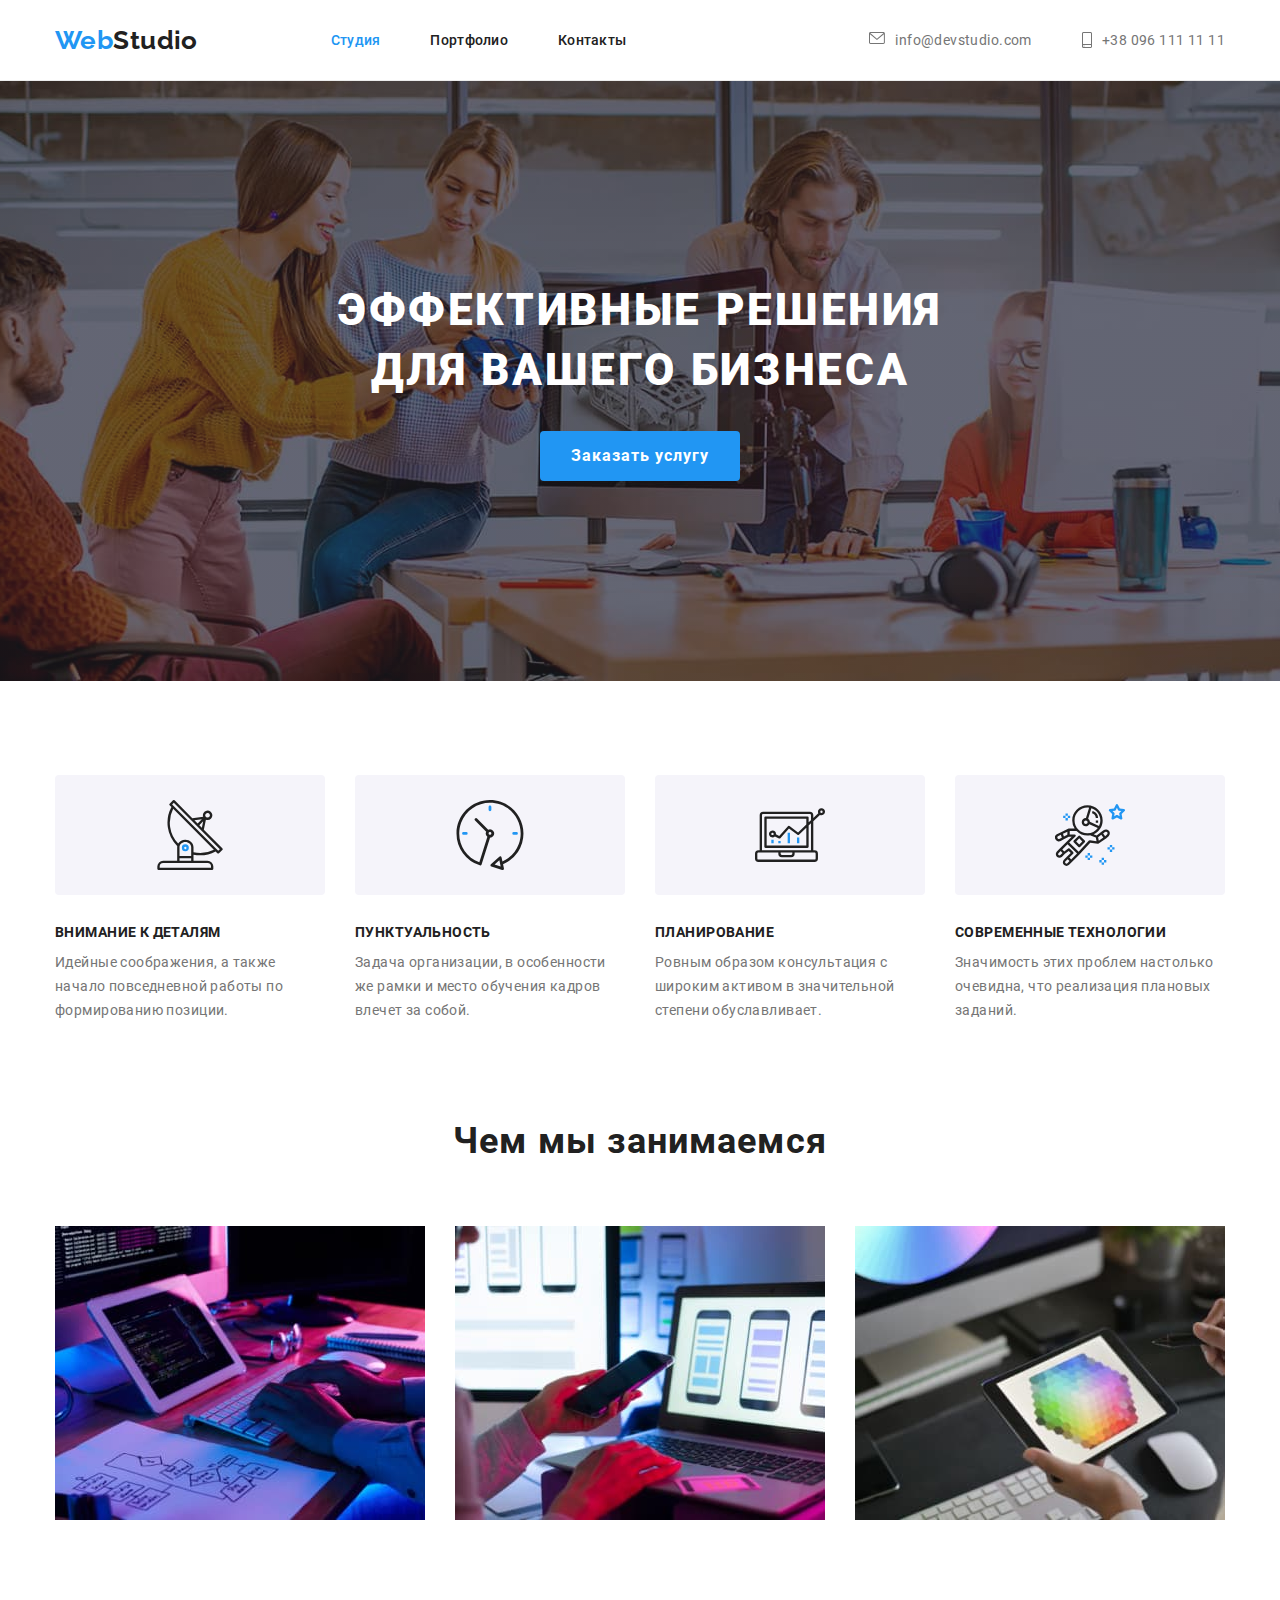
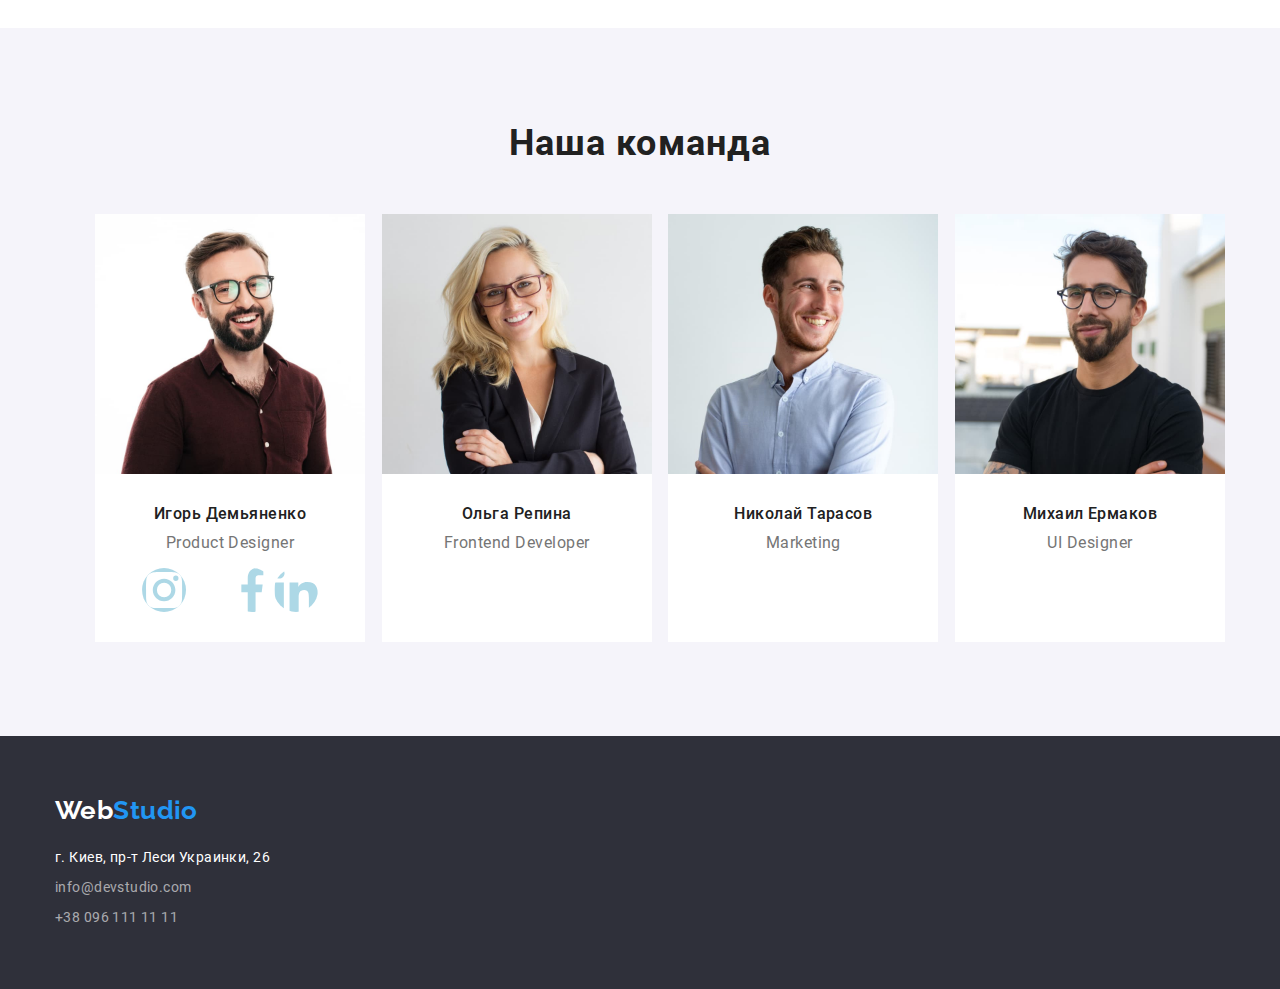
==== index.html @ e60a4475 "something3" ====
<!DOCTYPE html>
<html lang="ru">
  <head>
    <meta charset="UTF-8">
    <meta name="viewport" content="width=device-width, initial-scale=1.0">
    <title>WebStudio</title>
    <link rel="stylesheet" href="./css/modern-normalize.css">
    <link href="https://fonts.googleapis.com/css2?family=Raleway:wght@700&display=swap" rel="stylesheet">
    <link rel="stylesheet" href="./css/styles.css">
  </head>
  <body>
    <header class="bg-header">
      <div class="container head-main">
        <nav class="menu-header">
        <a href="./index.html" class="link-logo"><p class="logo">Web<span class="part-logo1">Studio</span></p></a> 
        <ul class="list-nav">
          <li class="nav-item"><a href="./index.html"  class="link-menu"> <span class="default-page">Студия</span></a></li>
          <li class="nav-item"><a href="./portfolio.html" class="link-menu"> Портфолио</a></li>
          <li class="nav-item"><a href="#contacts" class="link-menu"> Контакты</a></li>
        </ul> 
        </nav>
        <div class="up-contacts">
          
          <svg class="envelope">
            <use href="./images/sprite.svg#envelope"></use>
          </svg>
          <a href="mailto:info@devstudio.com" class="link">info@devstudio.com</a>
          <svg class="smartphone">
            <use href="./images/sprite.svg#smartphone"></use>
          </svg><a href="tel:+380961111111" class="link">+38 096 111 11 11</a> 
        </div>
      </div>
    
      </header>
    <main>
      <section>
        <div class="bg-hero">
          <div class="container big-button">
        <h1 class="title">Эффективные решения для вашего бизнеса</h1>
        <button class="bt-main">Заказать услугу</button>
      </div>
      </div>
      
      <div class="container pearl-wall">
        <div class="description-job">
            <div class="description-unit"><div class="bg-svg"><svg class="des-svg">
  <use href="./images/sprite.svg#antenna"></use>
</svg></div>
              <p class="little-name">Внимание к деталям</p>
              <p class="desc-name">Идейные соображения, а также начало повседневной работы по
              формированию позиции.</p>
            </div>
            <div class="description-unit"><div class="bg-svg"><svg class="des-svg">
              <use href="./images/sprite.svg#clock"></use>
            </svg></div>
              <p class="little-name">Пунктуальность</p>
              <p class="desc-name">Задача организации, в особенности же рамки и место обучения кадров влечет за собой.</p>
            </div>
            <div class="description-unit"><div class="bg-svg"><svg class="des-svg">
              <use href="./images/sprite.svg#diagram"></use>
            </svg></div>
              <p class="little-name">Планирование</p>
              <p class="desc-name">Ровным образом консультация с широким активом в значительной степени обуславливает.</p>
            </div>
            <div class="description-unit"><div class="bg-svg"><svg class="des-svg">
              <use href="./images/sprite.svg#astronaut"></use>
            </svg></div>
              <p class="little-name">Современные технологии</p>
              <p class="desc-name">Значимость этих проблем настолько очевидна, что реализация плановых заданий.</p>
            </div>
          </div>
        </div>
      
      </section>
      <section>
        <div class="container photo-book">
        <h2 class="sub-title">Чем мы занимаемся</h2>
          <div class="list-image">
            <p><img src="./images/img1-min.jpg" width="370" alt="Набор текста" /></p>
            <p><img src="./images/img2-min.jpg" width="370" alt="Лептоп" /></p>
            <p><img src="./images/img3-min.jpg" width="370" alt="Планшет" /></p>
          </div>
      </div>
      </section>
      <section class="bg-team">
        <div class="container team">
        <h3 id="our_team" class="sub-title">Наша команда</h3>
        <ul class="list-app">
            <li class="person-photo">
              <img
              src="./images/img4-min.jpg"
              width="270"
              alt="Игорь Демьяненко фото"
              /><p class="styles-name">Игорь Демьяненко</p><p class="name-prof">Product Designer</p>
              <div class="social-group">
              <svg class="instagram-svg">
                <use href="./images/sprite.svg#instagram"></use>
              </svg><svg class="twitter-svg">
                <use href="./images/sprite.svg#twitter"></use>
              </svg><svg class="facebook-svg">
                <use href="./images/sprite.svg#facebook"></use>
              </svg><svg class="linkedin-svg">
                <use href="./images/sprite.svg#linkedin"></use>
              </svg></div>
            </li>
            <li class="person-photo">
              <img
              src="./images/img5-min.jpg"
              width="270"
              alt="Ольга Репина фото"
              /><p class="styles-name">Ольга Репина</p>
              <p class="name-prof">Frontend Developer</p>
            </li>
            <li class="person-photo">
              <img
              src="./images/img6-min.jpg"
              width="270"
              alt="Николай Тарасов фото"
              /><p class="styles-name">Николай Тарасов</p>
              <p class="name-prof">Marketing</p>
              </li>
              <li class="person-photo">
              <img
              src="./images/img7-min.jpg"
              width="270"
              alt="Михаил Ермаков фото"
              /><p class="styles-name">Михаил Ермаков</p>
              <p class="name-prof">UI Designer</p>
            </li>
          </ul>
        </div>
      </section>
      <footer class="bg-footer">
        <div class="container footer">
          <a href="./index.html" class="link-logo">
          <p class="logo"><span class="part-logo2">Web</span>Studio</p></a>
          <address id="contacts">
            <div class="address">  
              <ul class="list">
                <li><a href="https://goo.gl/maps/sJVovR2q1p1uc4ny7" class="link" target="_blank" rel="noopener noreferer"> г. Киев, пр-т Леси Украинки, 26</a></li>
                <li class="cl-link"><a href="mailto:info@devstudio.com" class="link">info@devstudio.com</a></li>
                <li class="cl-link"><a href="tel:+380961111111" class="link">+38 096 111 11 11</a></li>
              </ul>
          </div>
          </address>
        </div>
      </footer>
    </main>
  </body>
</html>
---- css/styles.css ----
html {
  box-sizing: border-box;
}
*,
*::before,
*::after {
  box-sizing: inherit;
}
@font-face {
  font-family: "Roboto";
  font-style: normal;
  font-weight: 400;
  src: url("../fonts/roboto/roboto-v20-latin_cyrillic-regular.eot"); /* IE9 Compat Modes */
  src: local("Roboto"), local("Roboto-Regular"),
    url("../fonts/roboto/roboto-v20-latin_cyrillic-regular.eot?#iefix")
      format("embedded-opentype"),
    url("../fonts/roboto/roboto-v20-latin_cyrillic-regular.woff2")
      format("woff2"),
    url("../fonts/roboto/roboto-v20-latin_cyrillic-regular.woff") format("woff"),
    url("../fonts/roboto/roboto-v20-latin_cyrillic-regular.ttf")
      format("truetype"),
    url("../fonts/roboto/roboto-v20-latin_cyrillic-regular.svg#Roboto")
      format("svg");
}

@font-face {
  font-family: "Roboto";
  font-style: normal;
  font-weight: 500;
  src: url("../fonts/roboto/roboto-v20-latin_cyrillic-500.eot");
  src: local("Roboto Medium"), local("Roboto-Medium"),
    url("../fonts/roboto/roboto-v20-latin_cyrillic-500.eot?#iefix")
      format("embedded-opentype"),
    url("../fonts/roboto/roboto-v20-latin_cyrillic-500.woff2") format("woff2"),
    url("../fonts/roboto/roboto-v20-latin_cyrillic-500.woff") format("woff"),
    url("../fonts/roboto/roboto-v20-latin_cyrillic-500.ttf") format("truetype"),
    url("../fonts/roboto/roboto-v20-latin_cyrillic-500.svg#Roboto")
      format("svg");
}

@font-face {
  font-family: "Roboto";
  font-style: normal;
  font-weight: 700;
  src: url("../fonts/roboto/roboto-v20-latin_cyrillic-700.eot");
  src: local("Roboto Bold"), local("Roboto-Bold"),
    url("../fonts/roboto/roboto-v20-latin_cyrillic-700.eot?#iefix")
      format("embedded-opentype"),
    url("../fonts/roboto/roboto-v20-latin_cyrillic-700.woff2") format("woff2"),
    url("../fonts/roboto/roboto-v20-latin_cyrillic-700.woff") format("woff"),
    url("../fonts/roboto/roboto-v20-latin_cyrillic-700.ttf") format("truetype"),
    url("../fonts/roboto/roboto-v20-latin_cyrillic-700.svg#Roboto")
      format("svg");
}

@font-face {
  font-family: "Roboto";
  font-style: normal;
  font-weight: 900;
  src: url("../fonts/roboto/roboto-v20-latin_cyrillic-900.eot");
  src: local("Roboto Black"), local("Roboto-Black"),
    url("../fonts/roboto/roboto-v20-latin_cyrillic-900.eot?#iefix")
      format("embedded-opentype"),
    url("../fonts/roboto/roboto-v20-latin_cyrillic-900.woff2") format("woff2"),
    url("../fonts/roboto/roboto-v20-latin_cyrillic-900.woff") format("woff"),
    url("../fonts/roboto/roboto-v20-latin_cyrillic-900.ttf") format("truetype"),
    url("../fonts/roboto/roboto-v20-latin_cyrillic-900.svg#Roboto")
      format("svg");
}

:root {
  --main-text-cl: #757575;
  --accent-cl: #2196f3;
  --title-cl: #212121;
  --white: #ffffff;
  --gray: #2f303a;
  --pearl: #e5e5e5;
  --smoke: #f5f4fa;
}
html {
  box-sizing: border-box;
}

body {
  font-family: "Roboto", sans-serif;
  font-size: 14px;
  line-height: 1.7142;
  letter-spacing: 0.03em;
  color: var(--main-text-cl);
}

img {
  display: block;
}
.container {
  width: 1200px;
  padding-left: 15px;
  padding-right: 15px;
  margin-right: auto;
  margin-left: auto;
}
.bg-header {
  background-color: var(--white);
  border-bottom: 1px solid #ececec;
}

.bg-footer {
  background-color: var(--gray);
}
.bg-team {
  background-color: var(--smoke);
}

.logo {
  font-family: "Raleway", sans-serif;
  font-style: normal;
  font-weight: 700;
  font-size: 26px;
  line-height: 1.1738;
  color: var(--accent-cl);
}

.part-logo1 {
  color: var(--title-cl);
}
.part-logo2 {
  color: var(--white);
}
.link-logo {
  text-decoration: none;
}
.link {
  color: inherit;
  line-height: 1.1743;
  letter-spacing: 0.03em;
  text-decoration: none;
}
.default-page {
  color: var(--accent-cl);
}
.link:hover,
.link:focus {
  color: var(--accent-cl);
}

.title {
  font-family: "Roboto", sans-serif;
  font-weight: 900;
  font-size: 44px;
  line-height: 1.3636;
  text-align: center;
  letter-spacing: 0.06em;
  color: var(--white);
}

.little-name {
  font-family: "Roboto", sans-serif;
  font-style: normal;
  font-weight: 700;
  font-size: 14px;
  line-height: 1.14;
  letter-spacing: 0.03em;
  color: var(--title-cl);
}

.sub-title {
  font-family: "Roboto", sans-serif;
  font-style: normal;
  font-weight: 700;
  font-size: 36px;
  line-height: 1.17;
  text-align: center;
  letter-spacing: 0.03em;
  color: var(--title-cl);
}

.bt-main {
  font-family: "Roboto", sans-serif;
  font-style: normal;
  font-weight: 700;
  font-size: 16px;
  line-height: 1.88;
  align-items: center;
  text-align: center;
  letter-spacing: 0.06em;
  color: var(--white);
  background-color: var(--accent-cl);
}
.bt-works {
  font-family: "Roboto", sans-serif;
  font-style: normal;
  font-weight: 500;
  font-size: 16px;
  line-height: 1.63;
  text-align: center;
  letter-spacing: 0.03em;
  color: var(--title-cl);
  background-color: var(--smoke);

  border-radius: 4px;
}
.bt-works:hover,
.bt-works:focus {
  color: var(--white);
  background-color: var(--accent-cl);
  cursor: pointer;
}

.styles-name {
  font-family: "Roboto", sans-serif;
  font-style: normal;
  font-weight: 500;
  font-size: 16px;
  line-height: 1.19;
  letter-spacing: 0.03em;
  color: var(--title-cl);
}

.link-menu {
  font-family: "Roboto", sans-serif;
  font-style: normal;
  font-weight: 500;
  font-size: 14px;
  line-height: 1.1428;
  letter-spacing: 0.02em;
  text-decoration: none;
  color: var(--title-cl);
}
.link-menu:hover,
.link-menu:focus {
  color: var(--accent-cl);
}

.invisible {
  display: none;
}

.name-prof {
  font-family: "Roboto", sans-serif;
  font-style: normal;
  font-weight: 400;
  font-size: 16px;
  line-height: 1.19;
  letter-spacing: 0.03em;
  color: var(--main-text-cl);
}

.address {
  font-family: "Roboto", sans-serif;
  font-weight: 400;
  font-style: normal;
  font-size: 14px;
  line-height: 1.71;
  letter-spacing: 0.03em;

  color: var(--white);
}
.cl-link {
  color: #ffffff99;
}

.project-name {
  font-family: "Roboto", sans-serif;
  font-style: normal;
  font-weight: 700;
  font-size: 18px;
  line-height: 2;
  letter-spacing: 0.06em;
  color: var(--title-cl);
}

.app-name {
  font-family: "Roboto", sans-serif;
  font-style: normal;
  font-weight: 400;
  font-size: 16px;
  line-height: 1.87;
  letter-spacing: 0.03em;
  color: var(--main-text-cl);
}
.logo,
.link-logo,
.part-logo1 {
  display: flex;
  margin-top: 0px;
  margin-bottom: 0px;
  align-items: center;
}

.list,
.list-menu,
.list-nav,
.list-app,
.table-app {
  list-style: none;
  margin: auto;
}

.list-menu,
.list-nav,
.list-app,
.table-app {
  padding: auto;
}
.list {
  padding-left: 0px;
}
.list-app {
  background-color: var(--white);
}
.list-nav,
.up-contacts,
.menu-header,
.head-main {
  display: flex;
}
.list-nav .nav-item:not(:last-child),
.up-contacts .link:not(:last-child) {
  margin-right: 50px;
}
.link-menu {
  display: block;
  padding-top: 32px;
  padding-bottom: 32px;
}

.head-main {
  height: auto;
  align-items: center;
}

.list-nav {
  margin-left: 93px;
}
.up-contacts {
  align-content: center;
  margin-left: auto;
}
.title {
  height: 120px;
  width: 696px;

  margin-top: auto;
  margin-left: auto;
  margin-right: auto;
}
.big-button {
  display: block;
  text-align: center;
  padding-top: 200px;
  padding-bottom: 200px;
}
.bt-main:hover,
.bt-main:focus {
  color: var(--white);
}
.bt-main {
  height: 50px;
  width: 200px;
  border-radius: 4px;
  border: none;
}
.bt-main:hover,
.bt-main:focus {
  color: var(--gray);
  cursor: pointer;
}
.title {
  text-transform: uppercase;
  margin-bottom: 30px;
}
.break {
  margin: auto;
}
.pearl-wall {
  padding-top: 94px;
  padding-bottom: 94px;
  background-color: var(--white);
}
.little-name {
  text-transform: uppercase;
  margin-top: 30px;
  margin-bottom: auto;
}

.description-unit {
  width: 270px;
  height: 251px;
}
.description-job {
  display: flex;
  flex-direction: row;
}
.description-unit + .description-unit {
  margin-left: 30px;
}
.desc-name {
  margin-top: 10px;
  margin-bottom: auto;
}

.sub-title {
  margin-top: auto;
  margin-bottom: 50px;
}
.photo-book {
  padding-bottom: 94px;
  background-color: var(--white);
}
.list-image {
  display: flex;
  justify-content: space-between;
}

.team {
  padding-top: 94px;
  padding-bottom: 94px;
  background-color: var(--smoke);
}
.person-photo {
  display: block;
  text-align: center;
  background-color: var(--white);
}
.list-app {
  display: flex;
  background-color: var(--smoke);
  justify-content: space-between;
}
.styles-name {
  padding-top: 30px;
  padding-bottom: 10px;
  margin: auto;
}
.name-prof {
  padding-bottom: 16px;
  margin: auto;
}
.footer {
  padding-top: 59px;
  padding-bottom: 59px;
  background-color: var(--gray);
}
.address {
  padding-top: 20px;
}
.cl-link {
  padding-top: 6px;
}
.table-color {
  color: var(--white);
}
.portfolio-button {
  padding-top: 94px;
  padding-bottom: 94px;
  background-color: var(--white);
}
.bt-works {
  padding-top: 6px;
  padding-bottom: 6px;
  padding-left: 22px;
  padding-right: 22px;
  border: none;
}
.list-button + .list-button {
  margin-left: 8px;
}

.list-menu {
  display: flex;
  justify-content: center;
  padding-bottom: 50px;
}
.table-app {
  display: flex;
  flex-wrap: wrap;
  justify-content: space-between;
  background-color: var(--white);
}
.flex-element {
  box-sizing: border-box;
  margin-bottom: 30px;
  padding-bottom: 20px;
  background-color: var(--white);
  border: 1px solid #eeeeee;
}

.project-name {
  padding-top: 20px;
  padding-bottom: 4px;
  padding-left: 24px;
  margin: auto;
}
.app-name {
  padding-left: 24px;
  margin: auto;
}

.bg-hero {
  background-image: linear-gradient(
      to right,
      rgba(47, 48, 58, 0.4),
      rgba(47, 48, 58, 0.4)
    ),
    url("/images/img-min.jpg");
  background-color: var(--gray);
  background-repeat: no-repeat;
  background-position: center;
  background-size: auto auto;
  background-size: cover;
}

.envelope {
  height: 12px;
  width: 16px;

  margin-right: 10px;
  fill: var(--main-text-cl);
}
.smartphone {
  height: 16px;
  width: 10px;
  margin-right: 10px;
  fill: var(--main-text-cl);
}

.bg-svg {
  display: flex;
  justify-content: center;
  align-items: center;
  height: 120px;
  width: 270px;

  background-color: var(--smoke);
  border-radius: 4px;
}
.des-svg {
  height: 70px;
  width: 70px;
}
.social-group {
  display: flex;
  justify-content: center;
  padding-bottom: 30px;
}
.instagram-svg,
.twitter-svg,
.facebook-svg,
.linkedin-svg {
  height: 44px;
  width: 44px;
  border-radius: 50%;
  color: var(--accent-cl);
  fill: lightblue;
}
.instagram-svg:hover,
.instagram-svg:focus {
  fill: var(--accent-cl);
}
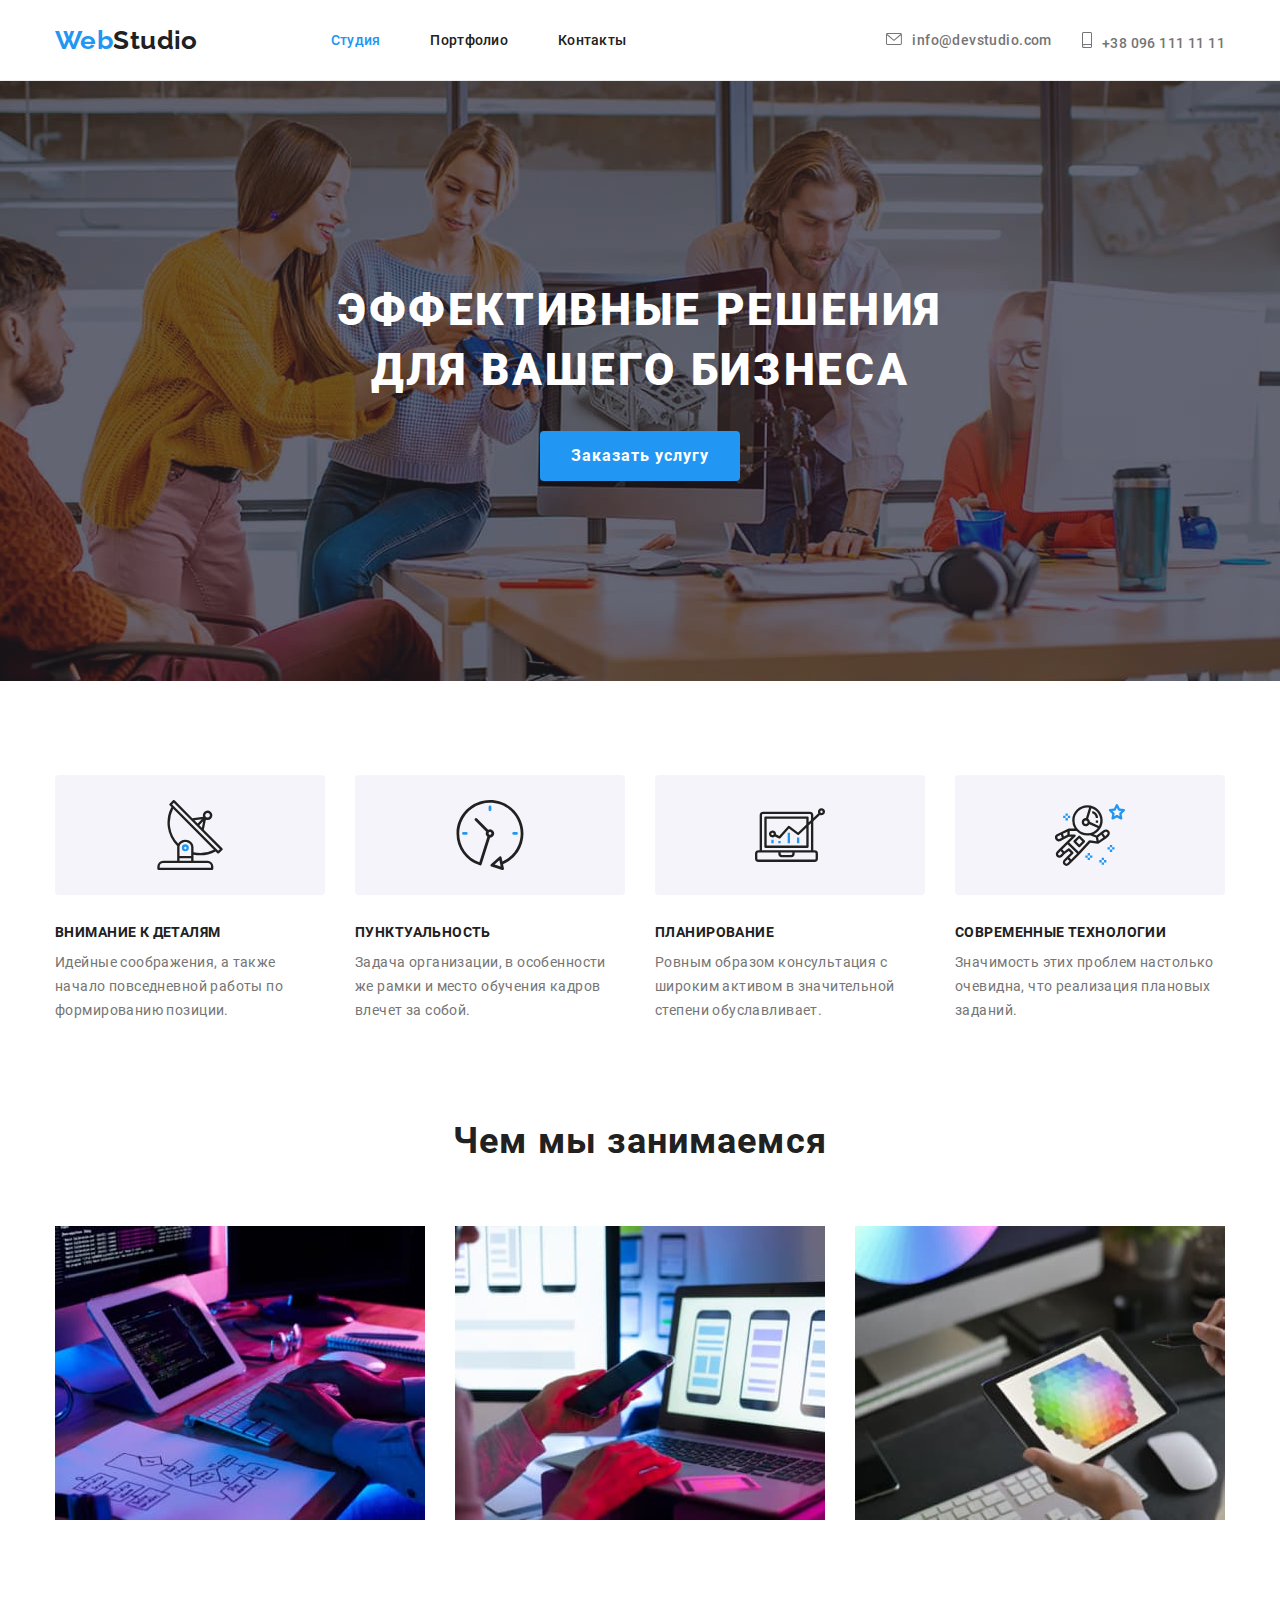
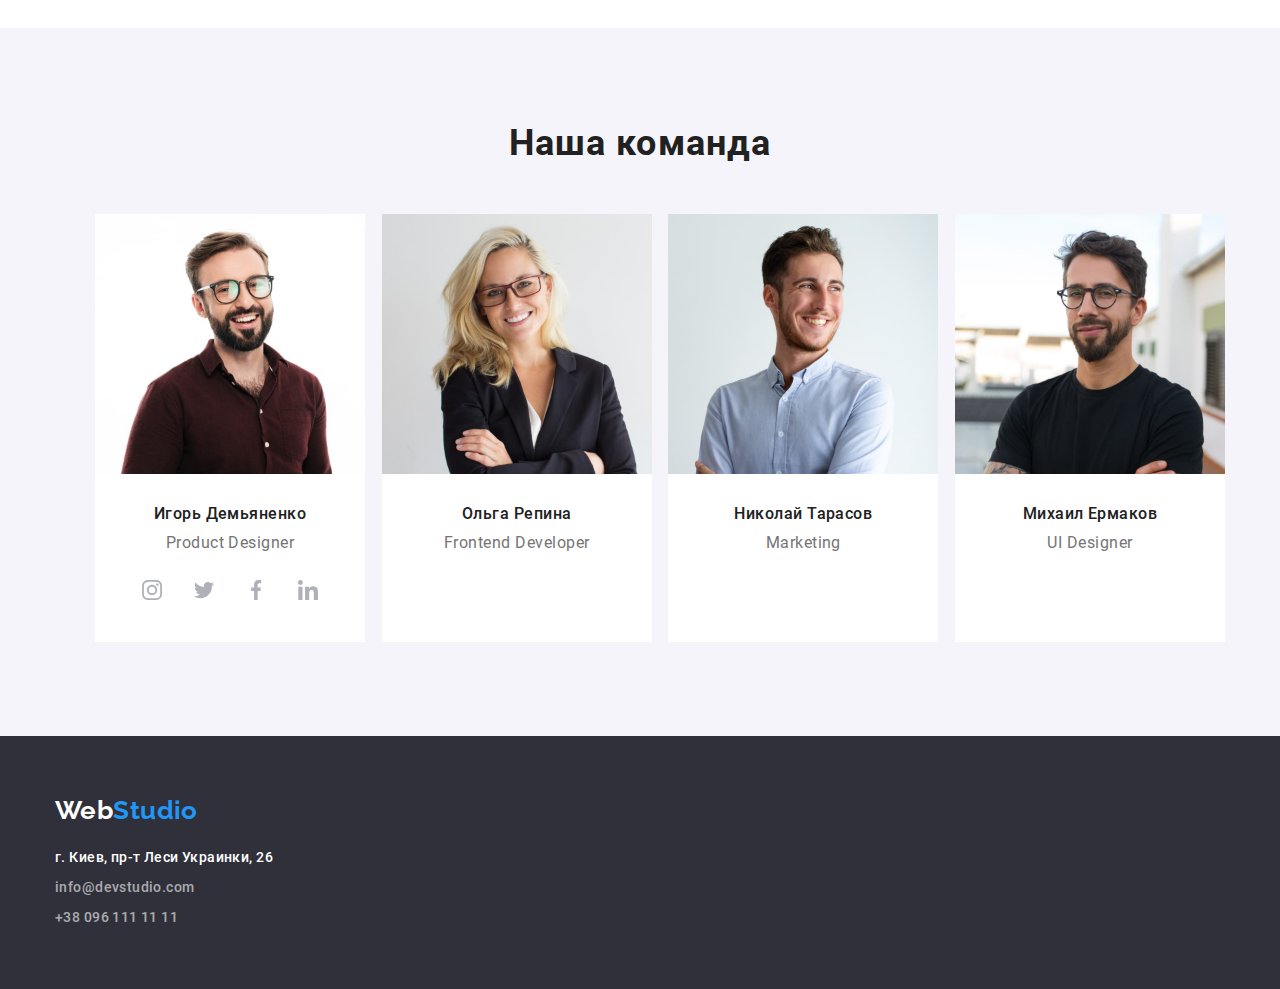
==== commit 24367ba9: "something2" ====
--- a/index.html
+++ b/index.html
@@ -21,13 +21,13 @@
         </nav>
         <div class="up-contacts">
           
-          <svg class="envelope">
+          
+          <a href="mailto:info@devstudio.com" class="link"><svg class="envelope">
             <use href="./images/sprite.svg#envelope"></use>
-          </svg>
-          <a href="mailto:info@devstudio.com" class="link">info@devstudio.com</a>
-          <svg class="smartphone">
+          </svg>info@devstudio.com</a>
+          <a href="tel:+380961111111" class="link"><svg class="smartphone">
             <use href="./images/sprite.svg#smartphone"></use>
-          </svg><a href="tel:+380961111111" class="link">+38 096 111 11 11</a> 
+          </svg>+38 096 111 11 11</a> 
         </div>
       </div>
     
@@ -76,9 +76,9 @@
         <div class="container photo-book">
         <h2 class="sub-title">Чем мы занимаемся</h2>
           <div class="list-image">
-            <p><img src="./images/img1-min.jpg" width="370" alt="Набор текста" /></p>
-            <p><img src="./images/img2-min.jpg" width="370" alt="Лептоп" /></p>
-            <p><img src="./images/img3-min.jpg" width="370" alt="Планшет" /></p>
+            <p><img src="./images/img1.jpg" width="370" alt="Набор текста" /></p>
+            <p><img src="./images/img2.jpg" width="370" alt="Лептоп" /></p>
+            <p><img src="./images/img3.jpg" width="370" alt="Планшет" /></p>
           </div>
       </div>
       </section>
@@ -88,24 +88,30 @@
         <ul class="list-app">
             <li class="person-photo">
               <img
-              src="./images/img4-min.jpg"
+              src="./images/img4.jpg"
               width="270"
               alt="Игорь Демьяненко фото"
-              /><p class="styles-name">Игорь Демьяненко</p><p class="name-prof">Product Designer</p>
+              />
+              <p class="styles-name">Игорь Демьяненко</p>
+              <p class="name-prof">Product Designer</p>
               <div class="social-group">
-              <svg class="instagram-svg">
-                <use href="./images/sprite.svg#instagram"></use>
-              </svg><svg class="twitter-svg">
-                <use href="./images/sprite.svg#twitter"></use>
-              </svg><svg class="facebook-svg">
-                <use href="./images/sprite.svg#facebook"></use>
-              </svg><svg class="linkedin-svg">
-                <use href="./images/sprite.svg#linkedin"></use>
-              </svg></div>
+                <a href="https://www.instagram.com/" class="pos-social" target="_blank" rel="noopener noreferer"><svg class="instagram-svg">
+                <use href="./images/sprite.svg#instagram"></use></svg></a>
+              
+                <a href="https://twitter.com/?lang=uk/" class="pos-social" target="_blank" rel="noopener noreferer"><svg class="twitter-svg">
+                <use href="./images/sprite.svg#twitter"></use></svg></a>
+
+                <a href="https://www.facebook.com/" class="pos-social" target="_blank" rel="noopener noreferer"><svg class="facebook-svg">
+                <use href="./images/sprite.svg#facebook"></use></svg></a>
+              
+                <a href="https://www.linkedin.com/" class="pos-social" target="_blank" rel="noopener noreferer"><svg class="linkedin-svg">
+                <use href="./images/sprite.svg#linkedin"></use></svg></a>
+              
+              </div>
             </li>
             <li class="person-photo">
               <img
-              src="./images/img5-min.jpg"
+              src="./images/img5.jpg"
               width="270"
               alt="Ольга Репина фото"
               /><p class="styles-name">Ольга Репина</p>
@@ -113,7 +119,7 @@
             </li>
             <li class="person-photo">
               <img
-              src="./images/img6-min.jpg"
+              src="./images/img6.jpg"
               width="270"
               alt="Николай Тарасов фото"
               /><p class="styles-name">Николай Тарасов</p>
@@ -121,7 +127,7 @@
               </li>
               <li class="person-photo">
               <img
-              src="./images/img7-min.jpg"
+              src="./images/img7.jpg"
               width="270"
               alt="Михаил Ермаков фото"
               /><p class="styles-name">Михаил Ермаков</p>
--- a/css/styles.css
+++ b/css/styles.css
@@ -130,8 +130,13 @@
   text-decoration: none;
 }
 .link {
+  font-family: "Roboto", sans-serif;
+  height: 16px;
+  font-size: 14px;
+  font-style: normal;
+  font-weight: 500;
   color: inherit;
-  line-height: 1.1743;
+  line-height: 1.1429;
   letter-spacing: 0.03em;
   text-decoration: none;
 }
@@ -315,8 +320,11 @@
   display: flex;
 }
 .list-nav .nav-item:not(:last-child),
-.up-contacts .link:not(:last-child) {
+.up-contacts:not(:last-child) {
   margin-right: 50px;
+}
+.link:not(:last-child) {
+  margin-right: 30px;
 }
 .link-menu {
   display: block;
@@ -502,7 +510,7 @@
       rgba(47, 48, 58, 0.4),
       rgba(47, 48, 58, 0.4)
     ),
-    url("/images/img-min.jpg");
+    url("/images/img.jpg");
   background-color: var(--gray);
   background-repeat: no-repeat;
   background-position: center;
@@ -513,8 +521,8 @@
 .envelope {
   height: 12px;
   width: 16px;
-
   margin-right: 10px;
+
   fill: var(--main-text-cl);
 }
 .smartphone {
@@ -523,7 +531,14 @@
   margin-right: 10px;
   fill: var(--main-text-cl);
 }
-
+.link:hover .envelope,
+.link:focus .enevelope {
+  fill: var(--accent-cl);
+}
+.link:hover .smartphone,
+.link:focus .smartphone {
+  fill: var(--accent-cl);
+}
 .bg-svg {
   display: flex;
   justify-content: center;
@@ -540,20 +555,45 @@
 }
 .social-group {
   display: flex;
-  justify-content: center;
+  justify-content: space-between;
+  margin-right: 35px;
+  margin-left: 35px;
   padding-bottom: 30px;
+}
+.pos-social {
+  display: flex;
+  height: 44px;
+  width: 44px;
+
+  border-radius: 50%;
 }
 .instagram-svg,
 .twitter-svg,
 .facebook-svg,
 .linkedin-svg {
-  height: 44px;
-  width: 44px;
-  border-radius: 50%;
-  color: var(--accent-cl);
-  fill: lightblue;
-}
-.instagram-svg:hover,
-.instagram-svg:focus {
-  fill: var(--accent-cl);
-}
+  display: flexbox;
+  height: 20px;
+  width: 20px;
+  margin: auto;
+  fill: #afb1b8;
+}
+.pos-social:hover .instagram-svg,
+.pos-social:focus .instagram-svg {
+  fill: var(--white);
+}
+.pos-social:hover,
+.pos-social:focus {
+  background-color: var(--accent-cl);
+}
+.pos-social:hover .twitter-svg,
+.pos-social:focus .twitter-svg {
+  fill: var(--white);
+}
+.pos-social:hover .facebook-svg,
+.pos-social:focus .facebook-svg {
+  fill: var(--white);
+}
+.pos-social:hover .linkedin-svg,
+.pos-social:focus .linkedin-svg {
+  fill: var(--white);
+}
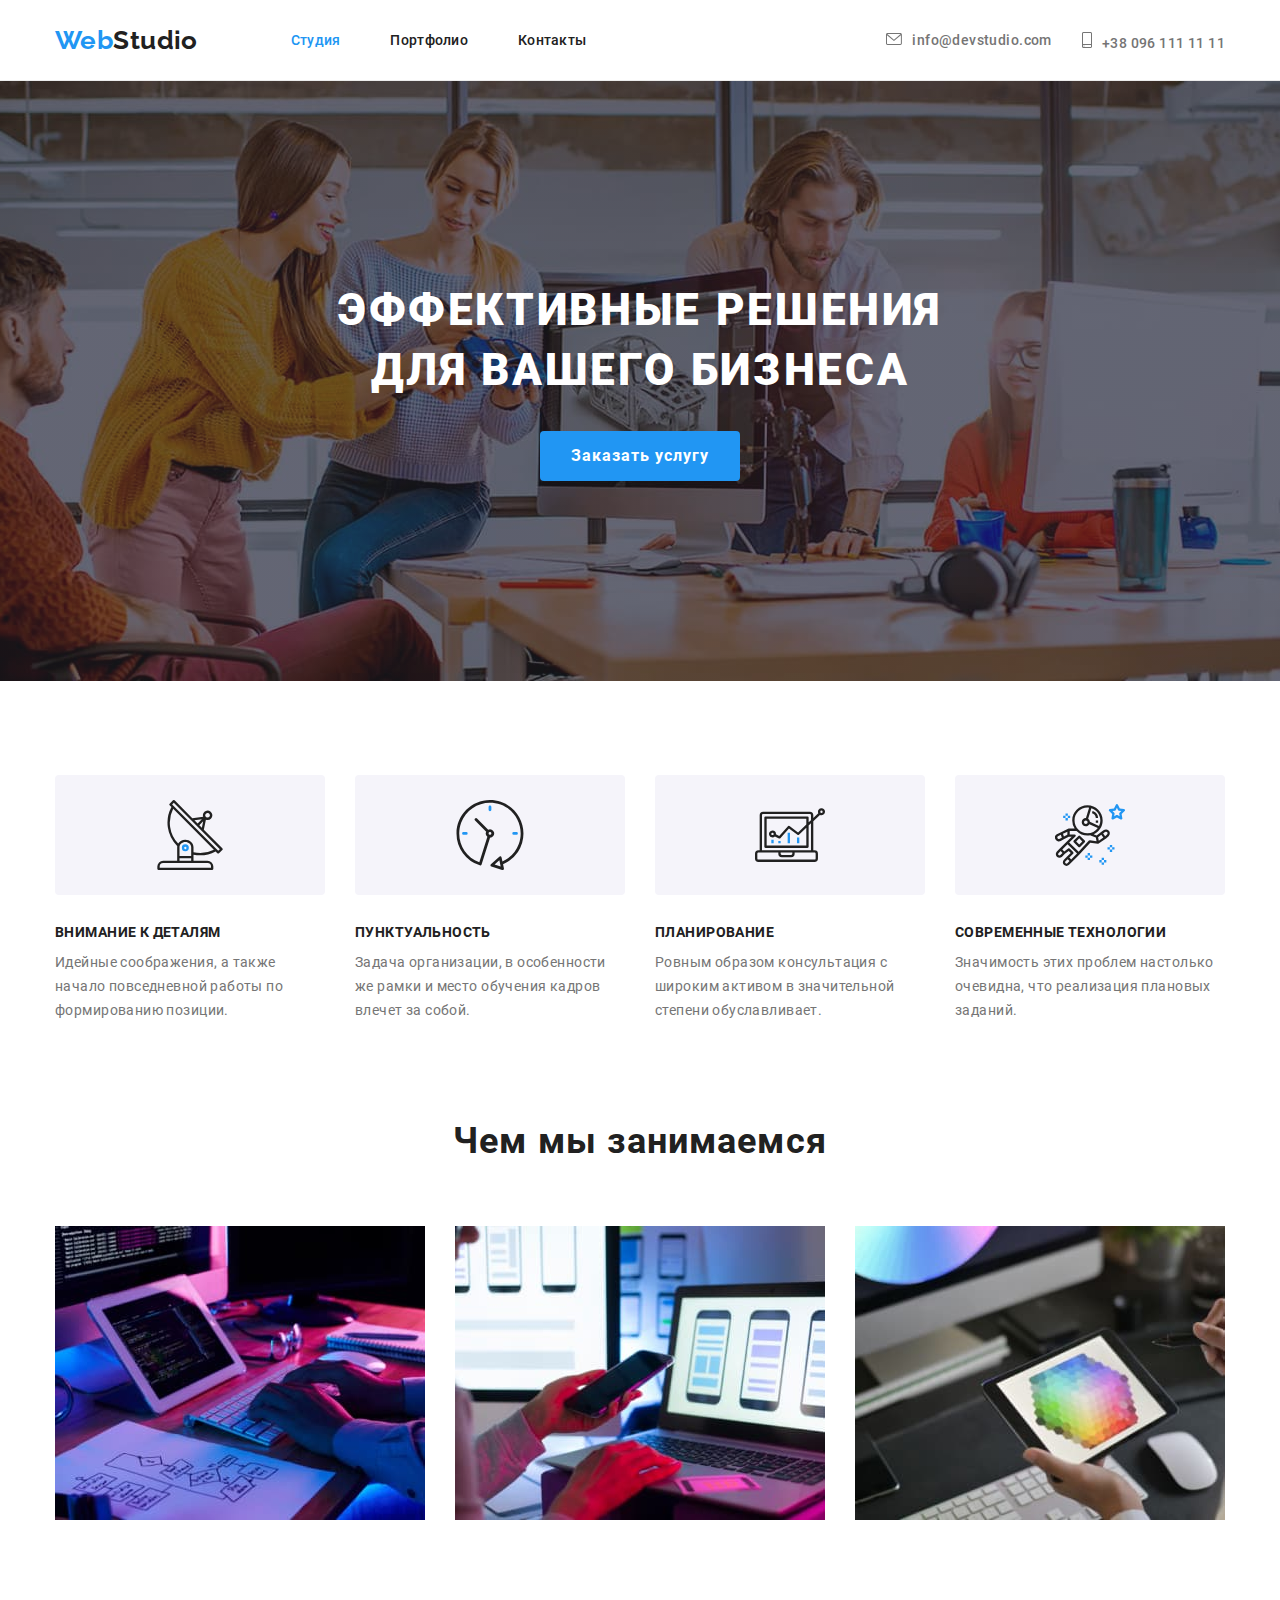
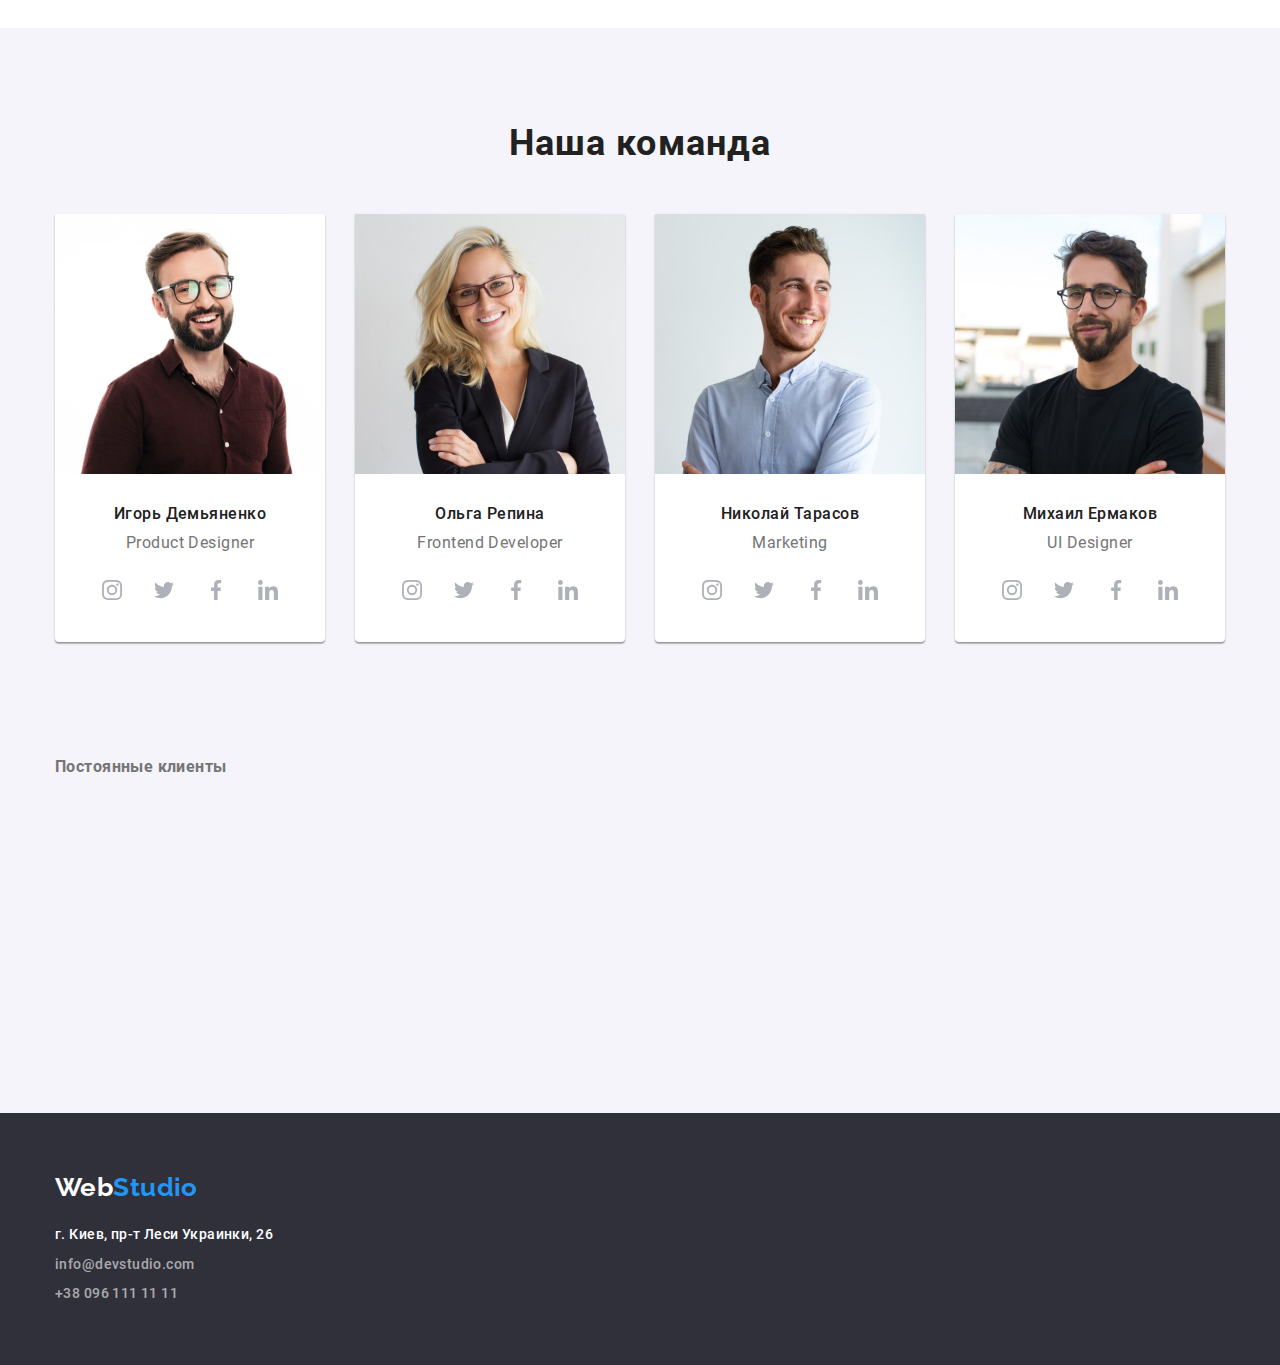
==== commit cab50a70: "something4" ====
--- a/index.html
+++ b/index.html
@@ -87,53 +87,160 @@
         <h3 id="our_team" class="sub-title">Наша команда</h3>
         <ul class="list-app">
             <li class="person-photo">
-              <img
-              src="./images/img4.jpg"
-              width="270"
-              alt="Игорь Демьяненко фото"
-              />
+              <img src="./images/img4.jpg" width="270" alt="Игорь Демьяненко фото"/>
               <p class="styles-name">Игорь Демьяненко</p>
               <p class="name-prof">Product Designer</p>
+
               <div class="social-group">
-                <a href="https://www.instagram.com/" class="pos-social" target="_blank" rel="noopener noreferer"><svg class="instagram-svg">
-                <use href="./images/sprite.svg#instagram"></use></svg></a>
-              
-                <a href="https://twitter.com/?lang=uk/" class="pos-social" target="_blank" rel="noopener noreferer"><svg class="twitter-svg">
-                <use href="./images/sprite.svg#twitter"></use></svg></a>
-
-                <a href="https://www.facebook.com/" class="pos-social" target="_blank" rel="noopener noreferer"><svg class="facebook-svg">
-                <use href="./images/sprite.svg#facebook"></use></svg></a>
-              
-                <a href="https://www.linkedin.com/" class="pos-social" target="_blank" rel="noopener noreferer"><svg class="linkedin-svg">
-                <use href="./images/sprite.svg#linkedin"></use></svg></a>
+              
+                <a href="https://www.instagram.com/" class="pos-social" target="_blank" rel="noopener noreferer">
+                  <svg class="instagram-svg">
+                    <use href="./images/sprite.svg#instagram"></use>
+                  </svg>
+                </a>
+              
+                <a href="https://twitter.com/?lang=uk/" class="pos-social" target="_blank" rel="noopener noreferer">
+                  <svg class="twitter-svg">
+                    <use href="./images/sprite.svg#twitter"></use>
+                  </svg>
+                </a>
+              
+                <a href="https://www.facebook.com/" class="pos-social" target="_blank" rel="noopener noreferer">
+                  <svg class="facebook-svg">
+                    <use href="./images/sprite.svg#facebook"></use>
+                  </svg>
+                </a>
+              
+                <a href="https://www.linkedin.com/" class="pos-social" target="_blank" rel="noopener noreferer">
+                  <svg class="linkedin-svg">
+                    <use href="./images/sprite.svg#linkedin"></use>
+                  </svg>
+                </a>
               
               </div>
             </li>
+
             <li class="person-photo">
-              <img
-              src="./images/img5.jpg"
-              width="270"
-              alt="Ольга Репина фото"
-              /><p class="styles-name">Ольга Репина</p>
+              <img src="./images/img5.jpg" width="270" alt="Ольга Репина фото"/> 
+              <p class="styles-name">Ольга Репина</p>
               <p class="name-prof">Frontend Developer</p>
-            </li>
+
+              <div class="social-group">
+              
+                <a href="https://www.instagram.com/" class="pos-social" target="_blank" rel="noopener noreferer">
+                  <svg class="instagram-svg">
+                    <use href="./images/sprite.svg#instagram"></use>
+                  </svg>
+                </a>
+              
+                <a href="https://twitter.com/?lang=uk/" class="pos-social" target="_blank" rel="noopener noreferer">
+                  <svg class="twitter-svg">
+                    <use href="./images/sprite.svg#twitter"></use>
+                  </svg>
+                </a>
+              
+                <a href="https://www.facebook.com/" class="pos-social" target="_blank" rel="noopener noreferer">
+                  <svg class="facebook-svg">
+                    <use href="./images/sprite.svg#facebook"></use>
+                  </svg>
+                </a>
+              
+                <a href="https://www.linkedin.com/" class="pos-social" target="_blank" rel="noopener noreferer">
+                  <svg class="linkedin-svg">
+                    <use href="./images/sprite.svg#linkedin"></use>
+                  </svg>
+                </a>
+              
+              </div>
+            </li>
+
             <li class="person-photo">
-              <img
-              src="./images/img6.jpg"
-              width="270"
-              alt="Николай Тарасов фото"
-              /><p class="styles-name">Николай Тарасов</p>
+              <img src="./images/img6.jpg" width="270" alt="Николай Тарасов фото"/>
+              <p class="styles-name">Николай Тарасов</p>
               <p class="name-prof">Marketing</p>
-              </li>
+
+              <div class="social-group">
+              
+                <a href="https://www.instagram.com/" class="pos-social" target="_blank" rel="noopener noreferer">
+                  <svg class="instagram-svg">
+                    <use href="./images/sprite.svg#instagram"></use>
+                  </svg>
+                </a>
+              
+                <a href="https://twitter.com/?lang=uk/" class="pos-social" target="_blank" rel="noopener noreferer">
+                  <svg class="twitter-svg">
+                    <use href="./images/sprite.svg#twitter"></use>
+                  </svg>
+                </a>
+              
+                <a href="https://www.facebook.com/" class="pos-social" target="_blank" rel="noopener noreferer">
+                  <svg class="facebook-svg">
+                    <use href="./images/sprite.svg#facebook"></use>
+                  </svg>
+                </a>
+              
+                <a href="https://www.linkedin.com/" class="pos-social" target="_blank" rel="noopener noreferer">
+                  <svg class="linkedin-svg">
+                    <use href="./images/sprite.svg#linkedin"></use>
+                  </svg>
+                </a>
+              
+              </div>
+            </li>
+
               <li class="person-photo">
-              <img
-              src="./images/img7.jpg"
-              width="270"
-              alt="Михаил Ермаков фото"
-              /><p class="styles-name">Михаил Ермаков</p>
-              <p class="name-prof">UI Designer</p>
+                <img src="./images/img7.jpg" width="270" alt="Михаил Ермаков фото"/>
+                <p class="styles-name">Михаил Ермаков</p>
+                <p class="name-prof">UI Designer</p>
+                <div class="social-group">
+                
+                  <a href="https://www.instagram.com/" class="pos-social" target="_blank" rel="noopener noreferer">
+                    <svg class="instagram-svg">
+                      <use href="./images/sprite.svg#instagram"></use>
+                    </svg>
+                  </a>
+                
+                  <a href="https://twitter.com/?lang=uk/" class="pos-social" target="_blank" rel="noopener noreferer">
+                    <svg class="twitter-svg">
+                      <use href="./images/sprite.svg#twitter"></use>
+                    </svg>
+                  </a>
+                
+                  <a href="https://www.facebook.com/" class="pos-social" target="_blank" rel="noopener noreferer">
+                    <svg class="facebook-svg">
+                      <use href="./images/sprite.svg#facebook"></use>
+                    </svg>
+                  </a>
+                
+                  <a href="https://www.linkedin.com/" class="pos-social" target="_blank" rel="noopener noreferer">
+                    <svg class="linkedin-svg">
+                      <use href="./images/sprite.svg#linkedin"></use>
+                    </svg>
+                  </a>
+                
+                </div>
             </li>
           </ul>
+        </div>
+        <div class="container our-clients">
+        <h3>Постоянные клиенты</h3>
+
+        <div class="block-clients">
+
+          <a href="https://www.ukr.net/" class="unit-clients" target="_blank" rel="noopener noreferer"><svg><use></use></svg></a>
+
+          <a href="https://pentagontours.osd.mil/Tours/index.html#page1" class="unit-clients" target="_blank" rel="noopener noreferer"><svg>
+              <use></use>
+            </svg></a>
+
+          <a href="https://www.sis.gov.uk/" class="unit-clients" target="_blank" rel="noopener noreferer"><svg><use></use></svg></a>
+
+          <a href="https://www.verfassungsschutz.de/" class="unit-clients" target="_blank" rel="noopener noreferer"><svg><use></use></svg></a>
+          <a href="https://www.mossad.gov.il/eng/Pages/default.aspx" class="unit-clients" target="_blank" rel="noopener noreferer"><svg><use></use></svg></a>
+          <a href="https://ssu.gov.ua/" class="unit-clients" target="_blank" rel="noopener noreferer"><svg><use></use></svg></a>
+
+        </div>
+
         </div>
       </section>
       <footer class="bg-footer">
--- a/css/styles.css
+++ b/css/styles.css
@@ -305,7 +305,7 @@
 .list-nav,
 .list-app,
 .table-app {
-  padding: auto;
+  padding: 0px;
 }
 .list {
   padding-left: 0px;
@@ -571,7 +571,6 @@
 .twitter-svg,
 .facebook-svg,
 .linkedin-svg {
-  display: flexbox;
   height: 20px;
   width: 20px;
   margin: auto;
@@ -597,3 +596,8 @@
 .pos-social:focus .linkedin-svg {
   fill: var(--white);
 }
+.person-photo {
+  box-shadow: 0px 1px 3px rgba(0, 0, 0, 0.12), 0px 1px 1px rgba(0, 0, 0, 0.14),
+    0px 2px 1px rgba(0, 0, 0, 0.2);
+  border-radius: 0px 0px 4px 4px;
+}
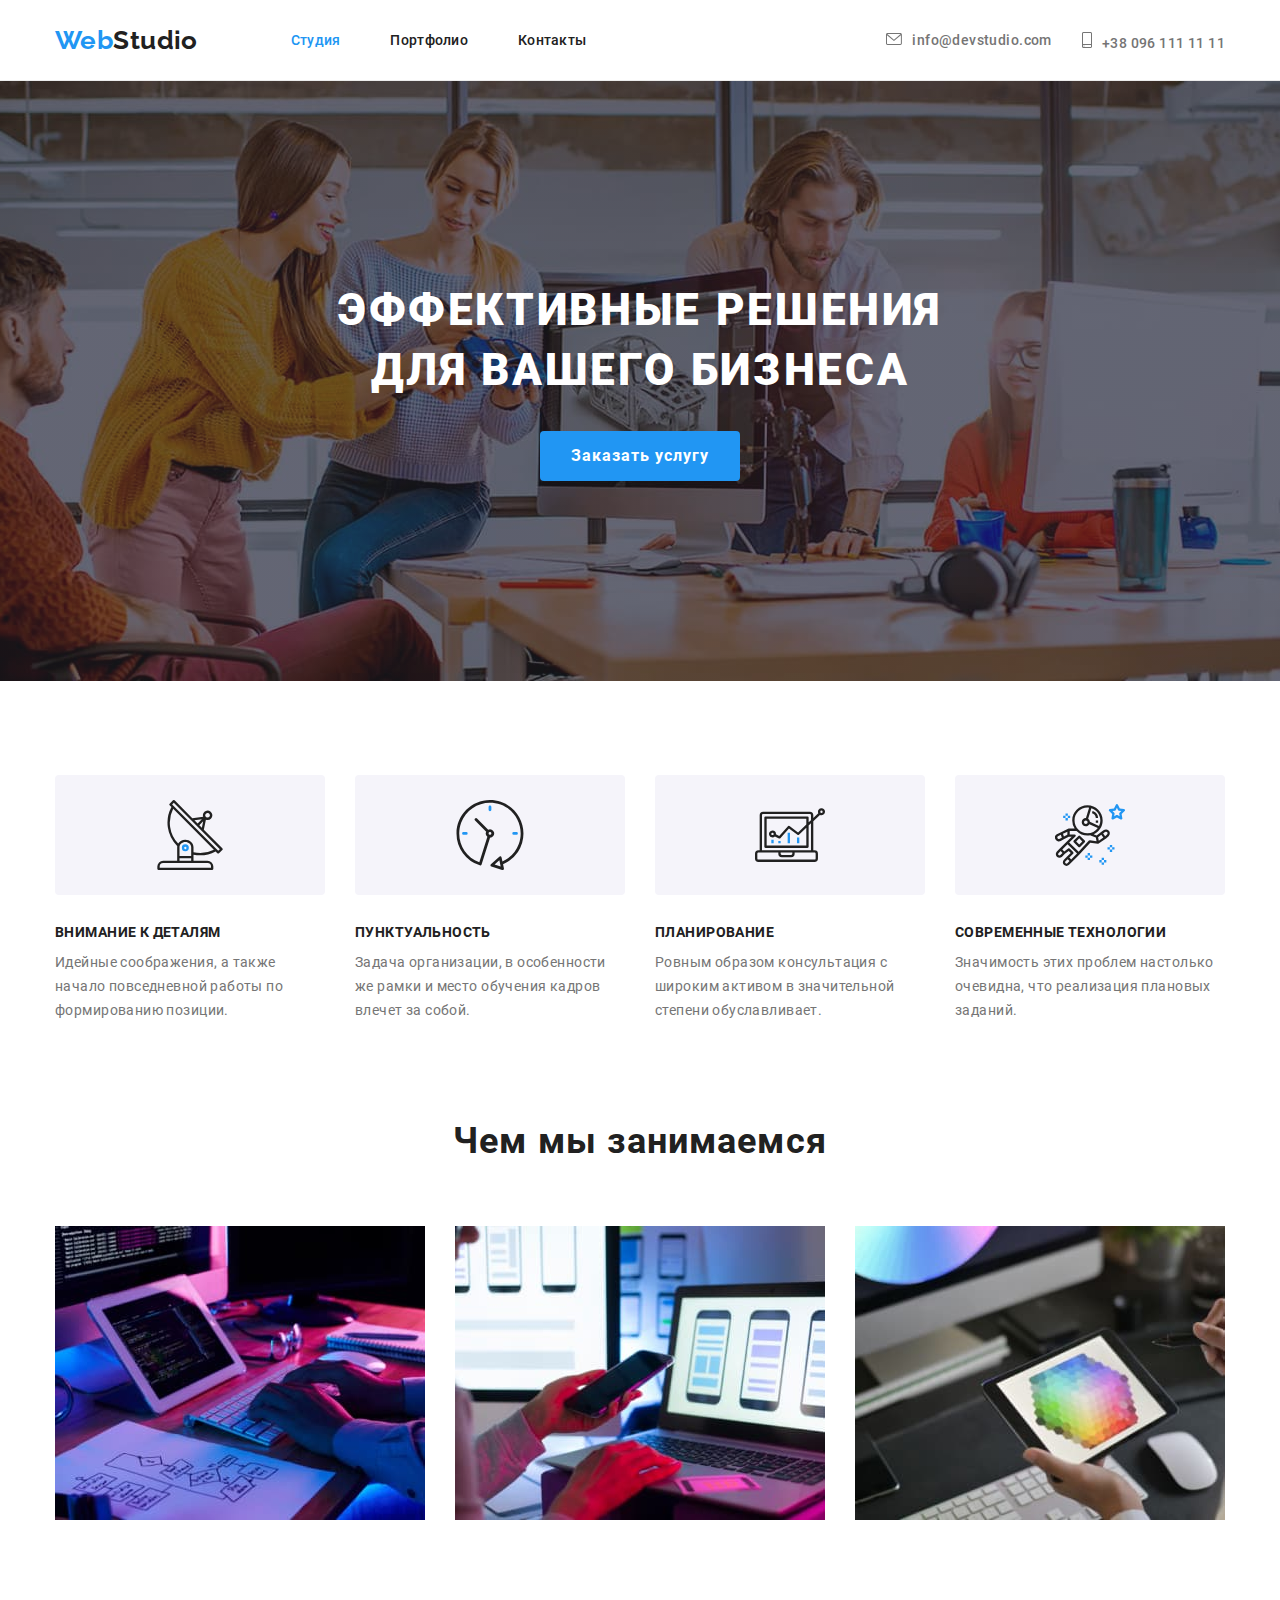
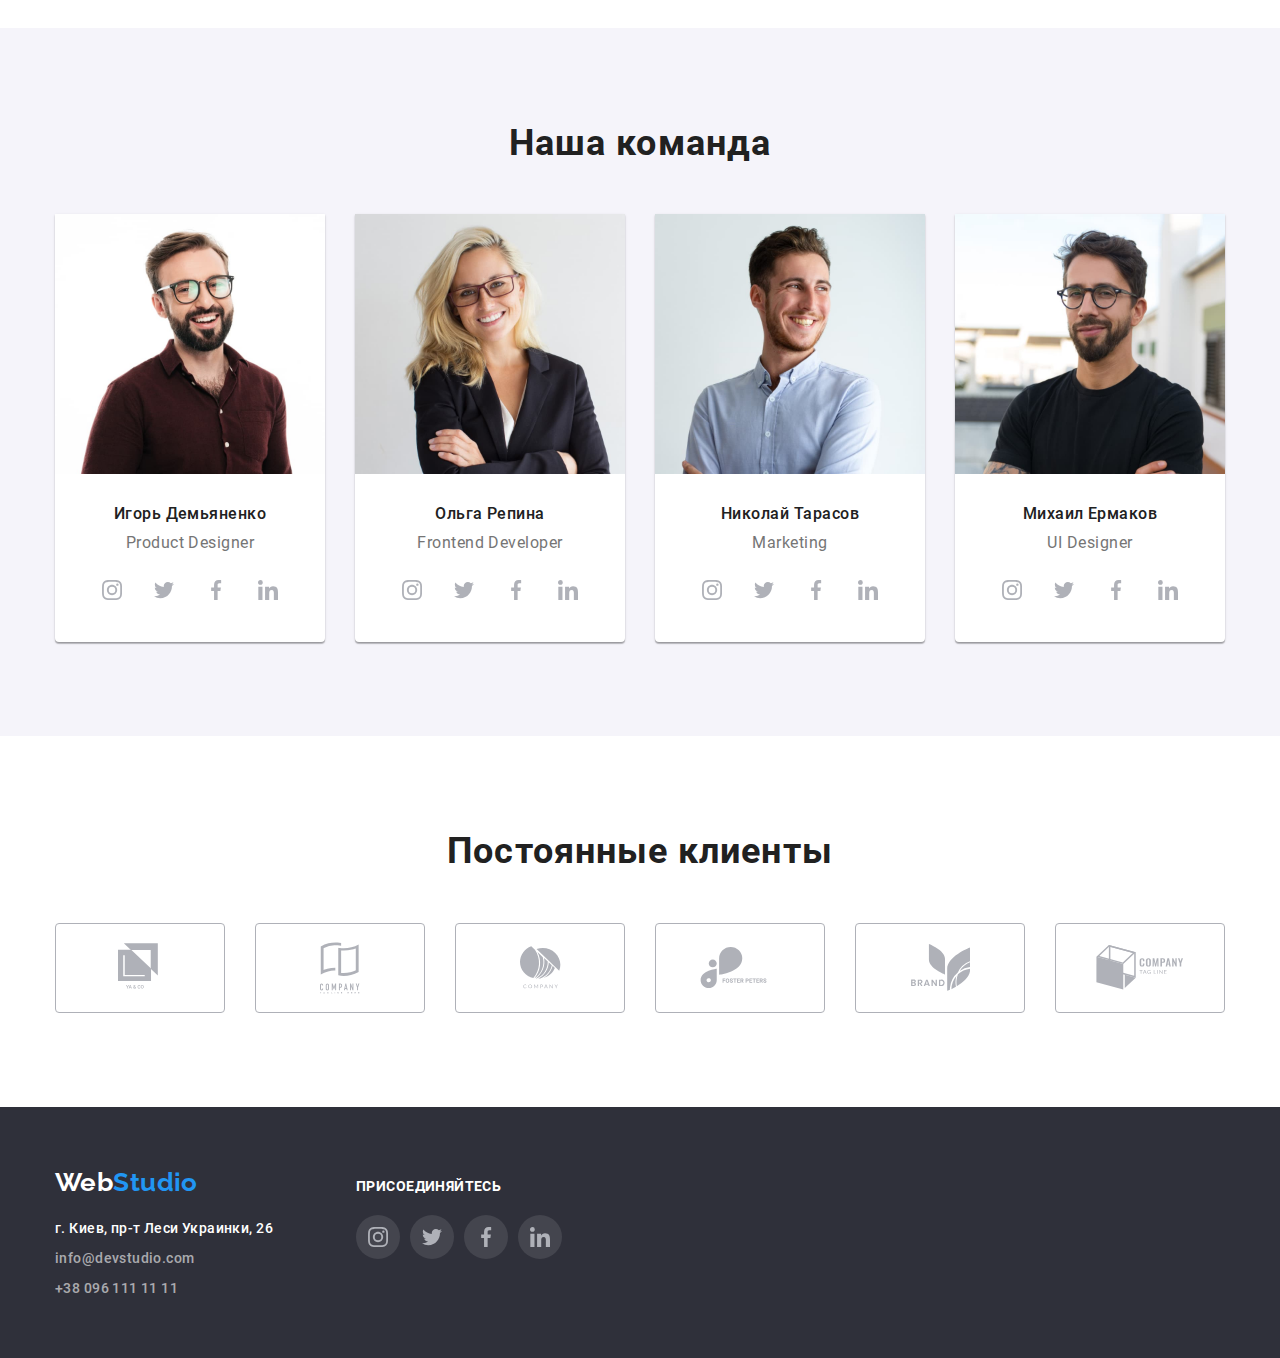
==== commit dcc4b12c: "something-before-validation" ====
--- a/index.html
+++ b/index.html
@@ -222,39 +222,73 @@
             </li>
           </ul>
         </div>
-        <div class="container our-clients">
-        <h3>Постоянные клиенты</h3>
+      </section>
+      <div class="container our-clients">
+
+        <h3 class="sub-title">Постоянные клиенты</h3>
 
         <div class="block-clients">
 
-          <a href="https://www.ukr.net/" class="unit-clients" target="_blank" rel="noopener noreferer"><svg><use></use></svg></a>
-
-          <a href="https://pentagontours.osd.mil/Tours/index.html#page1" class="unit-clients" target="_blank" rel="noopener noreferer"><svg>
-              <use></use>
-            </svg></a>
-
-          <a href="https://www.sis.gov.uk/" class="unit-clients" target="_blank" rel="noopener noreferer"><svg><use></use></svg></a>
-
-          <a href="https://www.verfassungsschutz.de/" class="unit-clients" target="_blank" rel="noopener noreferer"><svg><use></use></svg></a>
-          <a href="https://www.mossad.gov.il/eng/Pages/default.aspx" class="unit-clients" target="_blank" rel="noopener noreferer"><svg><use></use></svg></a>
-          <a href="https://ssu.gov.ua/" class="unit-clients" target="_blank" rel="noopener noreferer"><svg><use></use></svg></a>
-
-        </div>
-
-        </div>
-      </section>
+          <a href="https://www.ukr.net/" class="unit-clients" target="_blank" rel="noopener noreferer"><svg class="svg-client1"><use href="./images/sprite.svg#logo1"></use></svg></a>
+
+          <a href="https://pentagontours.osd.mil/Tours/index.html#page1" class="unit-clients" target="_blank" rel="noopener noreferer"><svg class="svg-client2"><use href="./images/sprite.svg#logo2"></use></svg></a>
+
+          <a href="https://www.sis.gov.uk/" class="unit-clients" target="_blank" rel="noopener noreferer"><svg class="svg-client3"><use href="./images/sprite.svg#logo3"></use></svg></a>
+
+          <a href="https://www.verfassungsschutz.de/" class="unit-clients" target="_blank" rel="noopener noreferer"><svg class="svg-client4"><use href="./images/sprite.svg#logo4"></use></svg></a>
+
+          <a href="https://www.mossad.gov.il/eng/Pages/default.aspx" class="unit-clients" target="_blank" rel="noopener noreferer"><svg class="svg-client5"><use href="./images/sprite.svg#logo5"></use></svg></a>
+
+          <a href="https://ssu.gov.ua/" class="unit-clients" target="_blank" rel="noopener noreferer"><svg class="svg-client6"><use href="./images/sprite.svg#logo6"></use></svg></a>
+
+        </div>
+
+      </div>
+     
       <footer class="bg-footer">
         <div class="container footer">
-          <a href="./index.html" class="link-logo">
-          <p class="logo"><span class="part-logo2">Web</span>Studio</p></a>
+          
           <address id="contacts">
             <div class="address">  
+              <div class="our-address">
+              <a href="./index.html" class="link-logo">
+                <p class="logo"><span class="part-logo2">Web</span>Studio</p>
+              </a>
               <ul class="list">
                 <li><a href="https://goo.gl/maps/sJVovR2q1p1uc4ny7" class="link" target="_blank" rel="noopener noreferer"> г. Киев, пр-т Леси Украинки, 26</a></li>
                 <li class="cl-link"><a href="mailto:info@devstudio.com" class="link">info@devstudio.com</a></li>
                 <li class="cl-link"><a href="tel:+380961111111" class="link">+38 096 111 11 11</a></li>
               </ul>
-          </div>
+              </div>
+              <div class="our-contacts">
+                <p class="little-name">Присоединяйтесь</p>
+                <div class="call-us">
+                  <a href="https://www.instagram.com/" class="pos-social" target="_blank" rel="noopener noreferer">
+                    <svg class="instagram-svg">
+                    <use href="./images/sprite.svg#instagram"></use>
+                    </svg>
+                  </a>
+                
+                  <a href="https://twitter.com/?lang=uk/" class="pos-social" target="_blank" rel="noopener noreferer">
+                    <svg class="twitter-svg">
+                    <use href="./images/sprite.svg#twitter"></use>
+                    </svg>
+                  </a>
+                
+                  <a href="https://www.facebook.com/" class="pos-social" target="_blank" rel="noopener noreferer">
+                    <svg class="facebook-svg">
+                    <use href="./images/sprite.svg#facebook"></use>
+                    </svg>
+                 </a>
+                
+                  <a href="https://www.linkedin.com/" class="pos-social" target="_blank" rel="noopener noreferer">
+                    <svg class="linkedin-svg">
+                    <use href="./images/sprite.svg#linkedin"></use>
+                    </svg>
+                  </a>
+                </div>
+              </div>
+            </div>
           </address>
         </div>
       </footer>
--- a/css/styles.css
+++ b/css/styles.css
@@ -110,7 +110,9 @@
 .bg-team {
   background-color: var(--smoke);
 }
-
+.our-clients {
+  background-color: var(--white);
+}
 .logo {
   font-family: "Raleway", sans-serif;
   font-style: normal;
@@ -173,7 +175,7 @@
   font-style: normal;
   font-weight: 700;
   font-size: 36px;
-  line-height: 1.17;
+  line-height: 1.1719;
   text-align: center;
   letter-spacing: 0.03em;
   color: var(--title-cl);
@@ -308,6 +310,9 @@
   padding: 0px;
 }
 .list {
+  height: 81px;
+  width: 231px;
+  margin-top: 20px;
   padding-left: 0px;
 }
 .list-app {
@@ -444,13 +449,16 @@
   padding-bottom: 16px;
   margin: auto;
 }
+.our-clients {
+  margin: auto;
+}
 .footer {
-  padding-top: 59px;
-  padding-bottom: 59px;
+  padding-top: 60px;
+  padding-bottom: 60px;
   background-color: var(--gray);
 }
 .address {
-  padding-top: 20px;
+  padding-top: 0px;
 }
 .cl-link {
   padding-top: 6px;
@@ -601,3 +609,115 @@
     0px 2px 1px rgba(0, 0, 0, 0.2);
   border-radius: 0px 0px 4px 4px;
 }
+.our-clients {
+  padding-top: 94px;
+  padding-bottom: 94px;
+}
+.block-clients {
+  display: flex;
+  justify-content: space-between;
+}
+.unit-clients {
+  display: flex;
+  width: 170px;
+  height: 90px;
+
+  border: 1px solid #afb1b8;
+  box-sizing: border-box;
+  border-radius: 4px;
+}
+.svg-client1 {
+  margin: auto;
+  height: 49px;
+  width: 44px;
+}
+.svg-client2 {
+  margin: auto;
+  height: 52px;
+  width: 40px;
+}
+.svg-client3 {
+  margin: auto;
+  height: 43px;
+  width: 41px;
+}
+.svg-client4 {
+  margin: auto;
+  height: 42px;
+  width: 80px;
+}
+.svg-client5 {
+  margin: auto;
+  height: 47px;
+  width: 59px;
+}
+.svg-client6 {
+  margin: auto;
+  height: 45px;
+  width: 88px;
+}
+.svg-client1,
+.svg-client2,
+.svg-client3,
+.svg-client4,
+.svg-client5,
+.svg-client6 {
+  fill: #afb1b8;
+}
+.unit-clients:hover,
+.unit-clients:focus {
+  border: 1px solid var(--accent-cl);
+}
+.unit-clients:hover .svg-client1,
+.unit-clients:focus .svg-client1 {
+  fill: var(--accent-cl);
+}
+.unit-clients:hover .svg-client2,
+.unit-clients:focus .svg-client2 {
+  fill: var(--accent-cl);
+}
+.unit-clients:hover .svg-client3,
+.unit-clients:focus .svg-client3 {
+  fill: var(--accent-cl);
+}
+.unit-clients:hover .svg-client4,
+.unit-clients:focus .svg-client4 {
+  fill: var(--accent-cl);
+}
+.unit-clients:hover .svg-client5,
+.unit-clients:focus .svg-client5 {
+  fill: var(--accent-cl);
+}
+.unit-clients:hover .svg-client6,
+.unit-clients:focus .svg-client6 {
+  fill: var(--accent-cl);
+}
+.our-contacts {
+  margin-top: 12px;
+  margin-bottom: auto;
+  margin-left: 70px;
+}
+.our-contacts .little-name {
+  color: var(--white);
+  margin-top: 0px;
+  margin-bottom: 20px;
+}
+.call-us {
+  display: flex;
+
+  height: 44px;
+  width: 206px;
+}
+.call-us .pos-social {
+  background-color: rgba(255, 255, 255, 0.1);
+}
+.call-us .pos-social:hover,
+.call-us .pos-social:focus {
+  background-color: var(--accent-cl);
+}
+.call-us .pos-social:not(:last-child) {
+  margin-right: 10px;
+}
+.address {
+  display: inline-flex;
+}
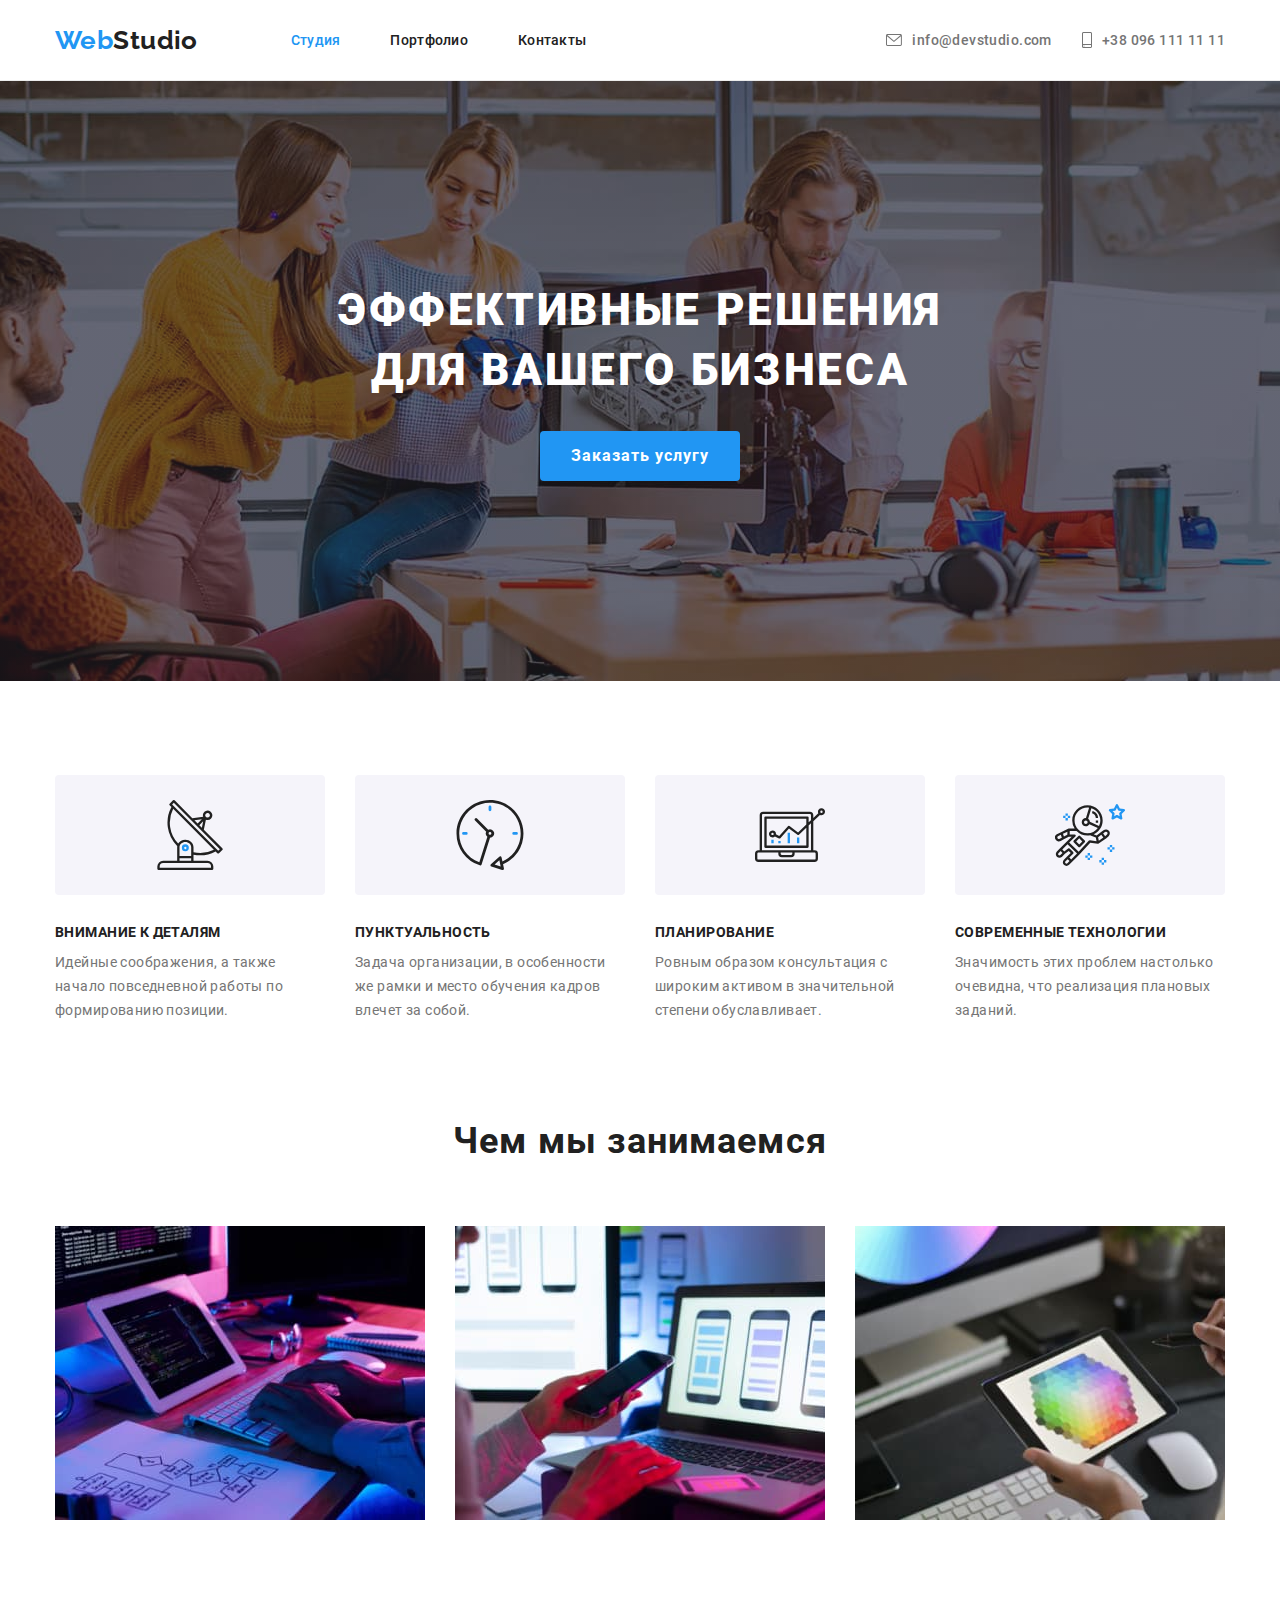
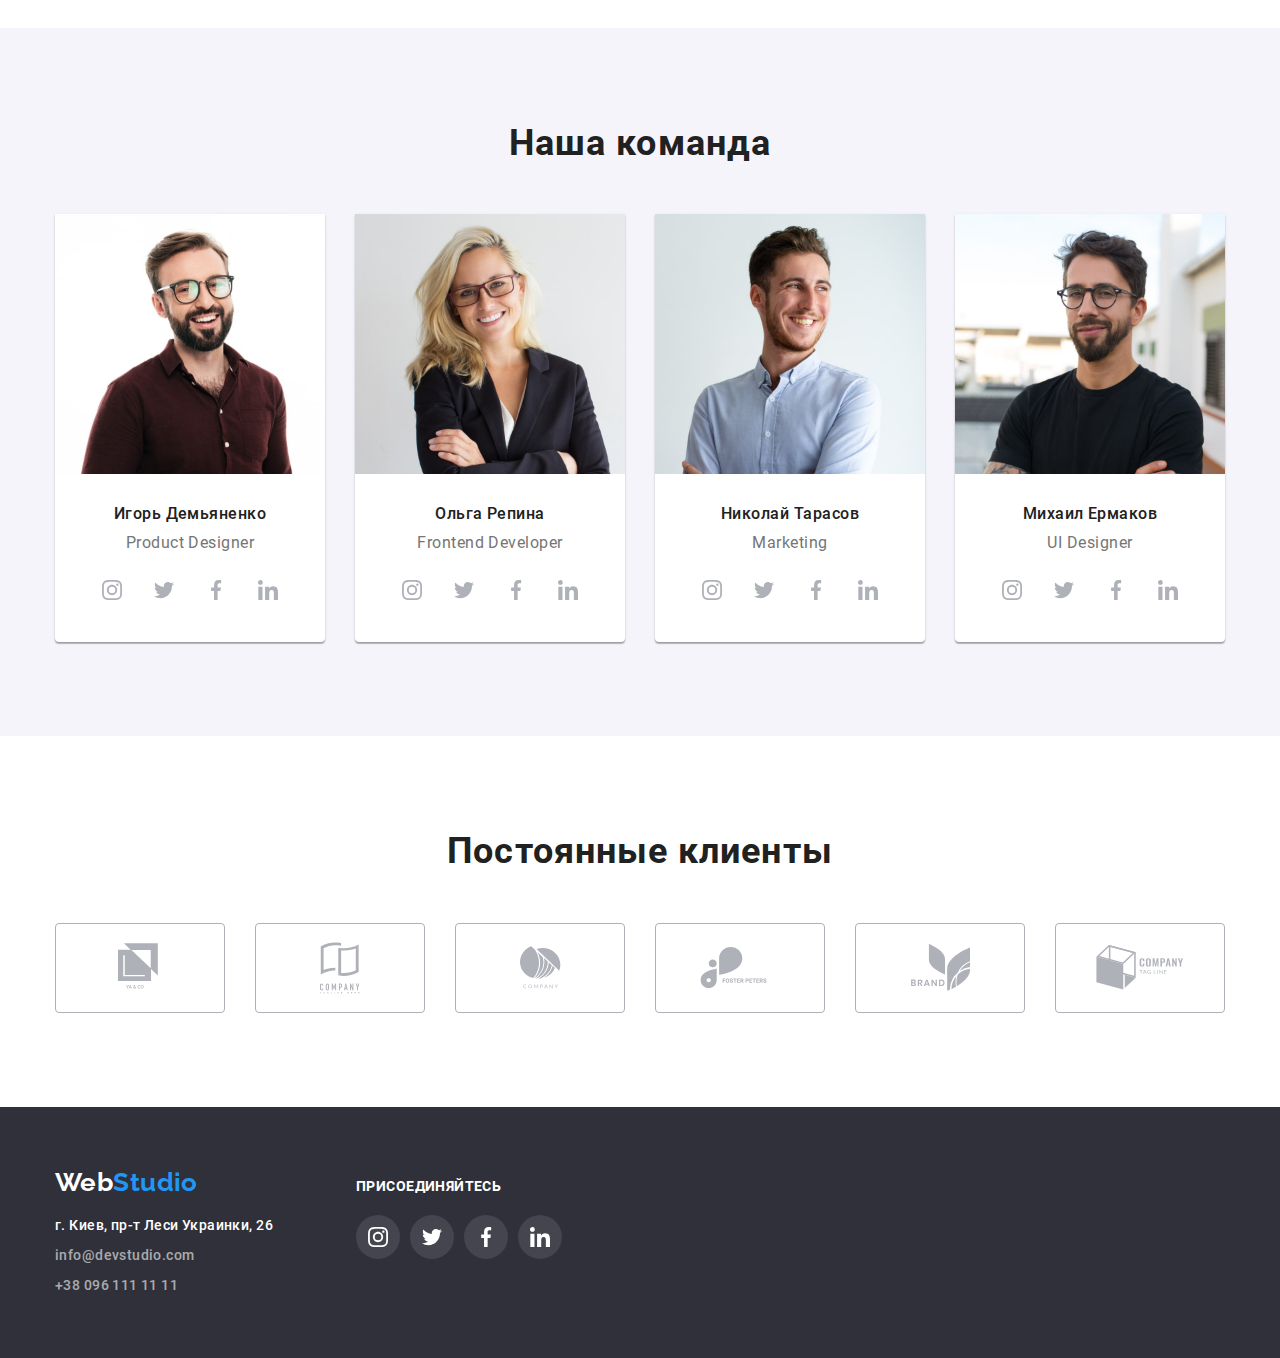
==== commit 9ec16458: "edit-errors" ====
--- a/index.html
+++ b/index.html
@@ -20,8 +20,6 @@
         </ul> 
         </nav>
         <div class="up-contacts">
-          
-          
           <a href="mailto:info@devstudio.com" class="link"><svg class="envelope">
             <use href="./images/sprite.svg#envelope"></use>
           </svg>info@devstudio.com</a>
@@ -30,7 +28,6 @@
           </svg>+38 096 111 11 11</a> 
         </div>
       </div>
-    
       </header>
     <main>
       <section>
@@ -264,25 +261,25 @@
                 <p class="little-name">Присоединяйтесь</p>
                 <div class="call-us">
                   <a href="https://www.instagram.com/" class="pos-social" target="_blank" rel="noopener noreferer">
-                    <svg class="instagram-svg">
+                    <svg class="instagram-svg1">
                     <use href="./images/sprite.svg#instagram"></use>
                     </svg>
                   </a>
                 
                   <a href="https://twitter.com/?lang=uk/" class="pos-social" target="_blank" rel="noopener noreferer">
-                    <svg class="twitter-svg">
+                    <svg class="twitter-svg1">
                     <use href="./images/sprite.svg#twitter"></use>
                     </svg>
                   </a>
                 
                   <a href="https://www.facebook.com/" class="pos-social" target="_blank" rel="noopener noreferer">
-                    <svg class="facebook-svg">
+                    <svg class="facebook-svg1">
                     <use href="./images/sprite.svg#facebook"></use>
                     </svg>
                  </a>
                 
                   <a href="https://www.linkedin.com/" class="pos-social" target="_blank" rel="noopener noreferer">
-                    <svg class="linkedin-svg">
+                    <svg class="linkedin-svg1">
                     <use href="./images/sprite.svg#linkedin"></use>
                     </svg>
                   </a>
--- a/css/styles.css
+++ b/css/styles.css
@@ -76,6 +76,7 @@
   --gray: #2f303a;
   --pearl: #e5e5e5;
   --smoke: #f5f4fa;
+  --svg-smoke: #afb1b8;
 }
 html {
   box-sizing: border-box;
@@ -149,7 +150,10 @@
 .link:focus {
   color: var(--accent-cl);
 }
-
+.link {
+  display: flex;
+  align-items: center;
+}
 .title {
   font-family: "Roboto", sans-serif;
   font-weight: 900;
@@ -310,6 +314,8 @@
   padding: 0px;
 }
 .list {
+  display: flex;
+  flex-wrap: wrap;
   height: 81px;
   width: 231px;
   margin-top: 20px;
@@ -461,7 +467,7 @@
   padding-top: 0px;
 }
 .cl-link {
-  padding-top: 6px;
+  padding-top: 9px;
 }
 .table-color {
   color: var(--white);
@@ -578,11 +584,26 @@
 .instagram-svg,
 .twitter-svg,
 .facebook-svg,
-.linkedin-svg {
+.linkedin-svg,
+.instagram-svg1,
+.twitter-svg1,
+.facebook-svg1,
+.linkedin-svg1 {
   height: 20px;
   width: 20px;
   margin: auto;
-  fill: #afb1b8;
+}
+.instagram-svg,
+.twitter-svg,
+.facebook-svg,
+.linkedin-svg {
+  fill: var(--svg-smoke);
+}
+.instagram-svg1,
+.twitter-svg1,
+.facebook-svg1,
+.linkedin-svg1 {
+  fill: var(--white);
 }
 .pos-social:hover .instagram-svg,
 .pos-social:focus .instagram-svg {
@@ -622,7 +643,7 @@
   width: 170px;
   height: 90px;
 
-  border: 1px solid #afb1b8;
+  border: 1px solid var(--svg-smoke);
   box-sizing: border-box;
   border-radius: 4px;
 }
@@ -662,7 +683,7 @@
 .svg-client4,
 .svg-client5,
 .svg-client6 {
-  fill: #afb1b8;
+  fill: var(--svg-smoke);
 }
 .unit-clients:hover,
 .unit-clients:focus {
@@ -711,6 +732,7 @@
 .call-us .pos-social {
   background-color: rgba(255, 255, 255, 0.1);
 }
+
 .call-us .pos-social:hover,
 .call-us .pos-social:focus {
   background-color: var(--accent-cl);
@@ -721,3 +743,9 @@
 .address {
   display: inline-flex;
 }
+.flex-element:hover,
+.flex-element:focus {
+  cursor: pointer;
+  box-shadow: 0px 1px 1px rgba(0, 0, 0, 0.12), 0px 4px 4px rgba(0, 0, 0, 0.06),
+    1px 4px 6px rgba(0, 0, 0, 0.16);
+}
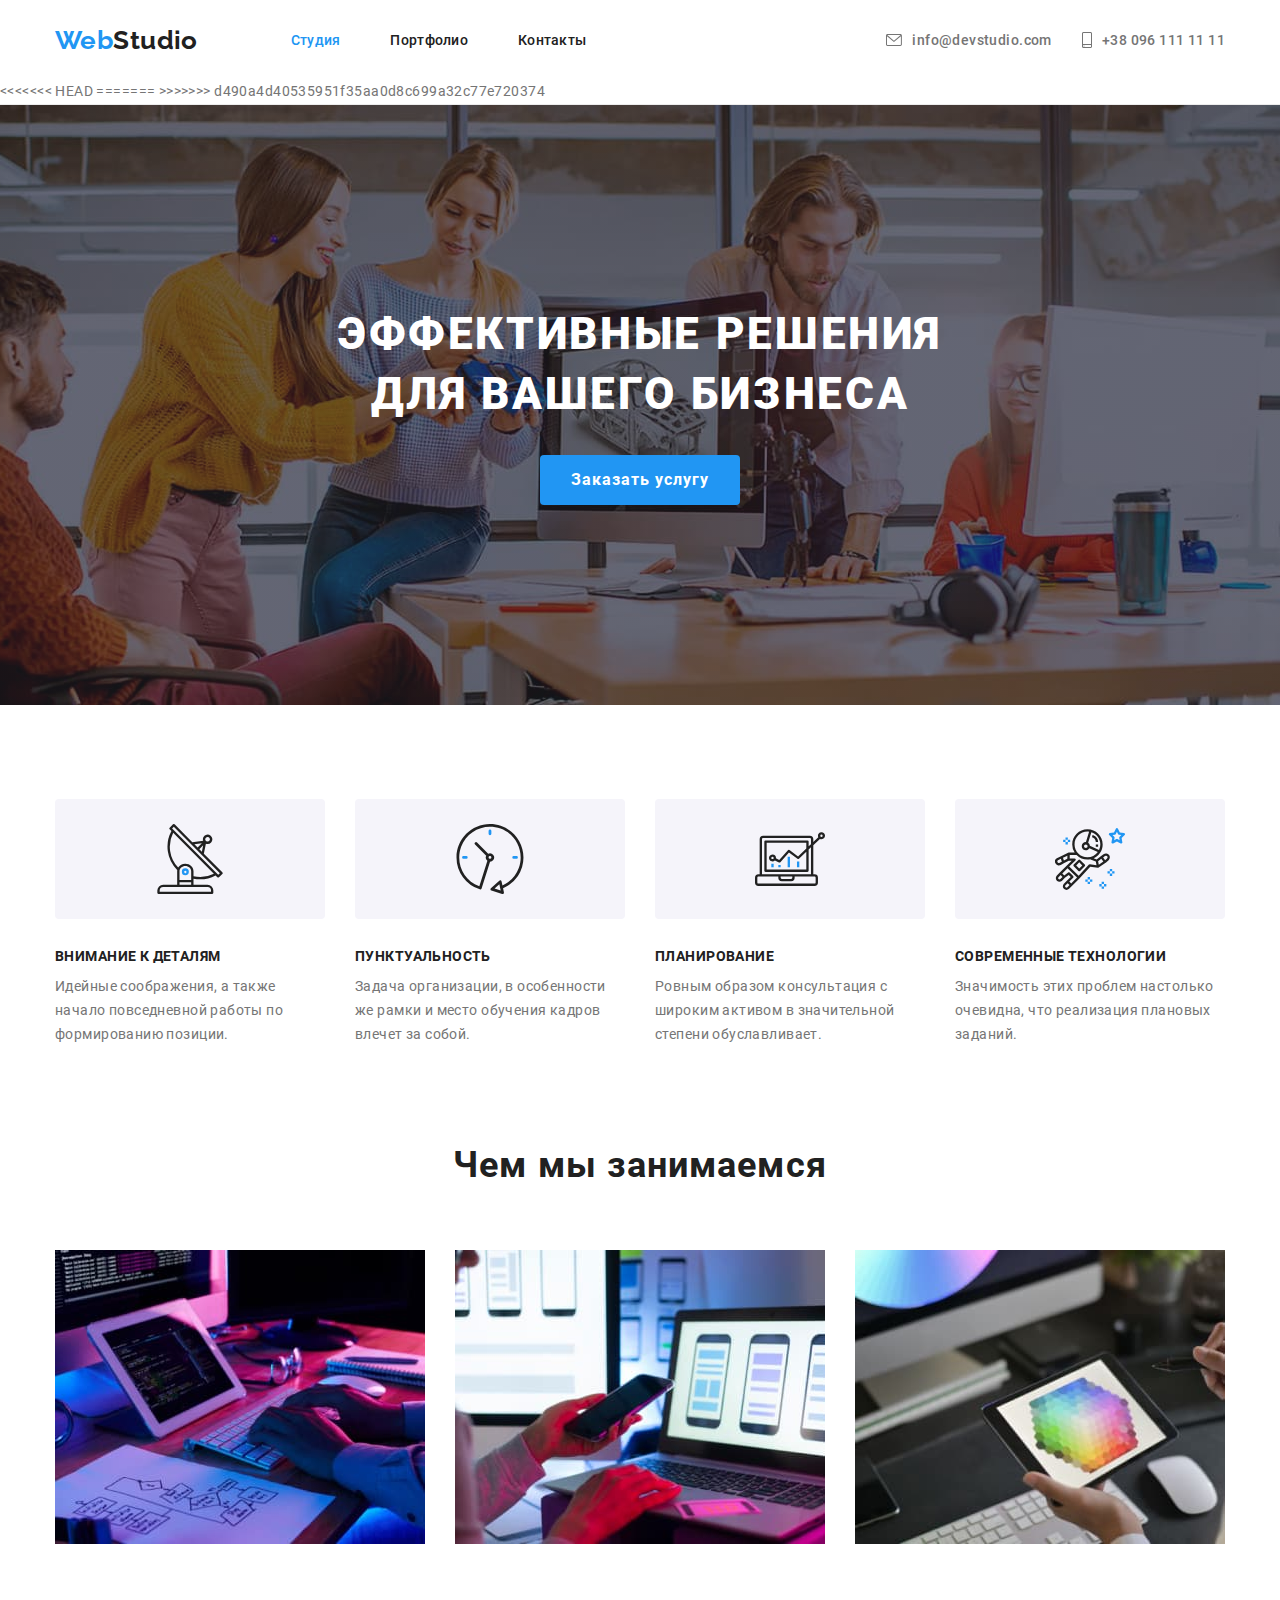
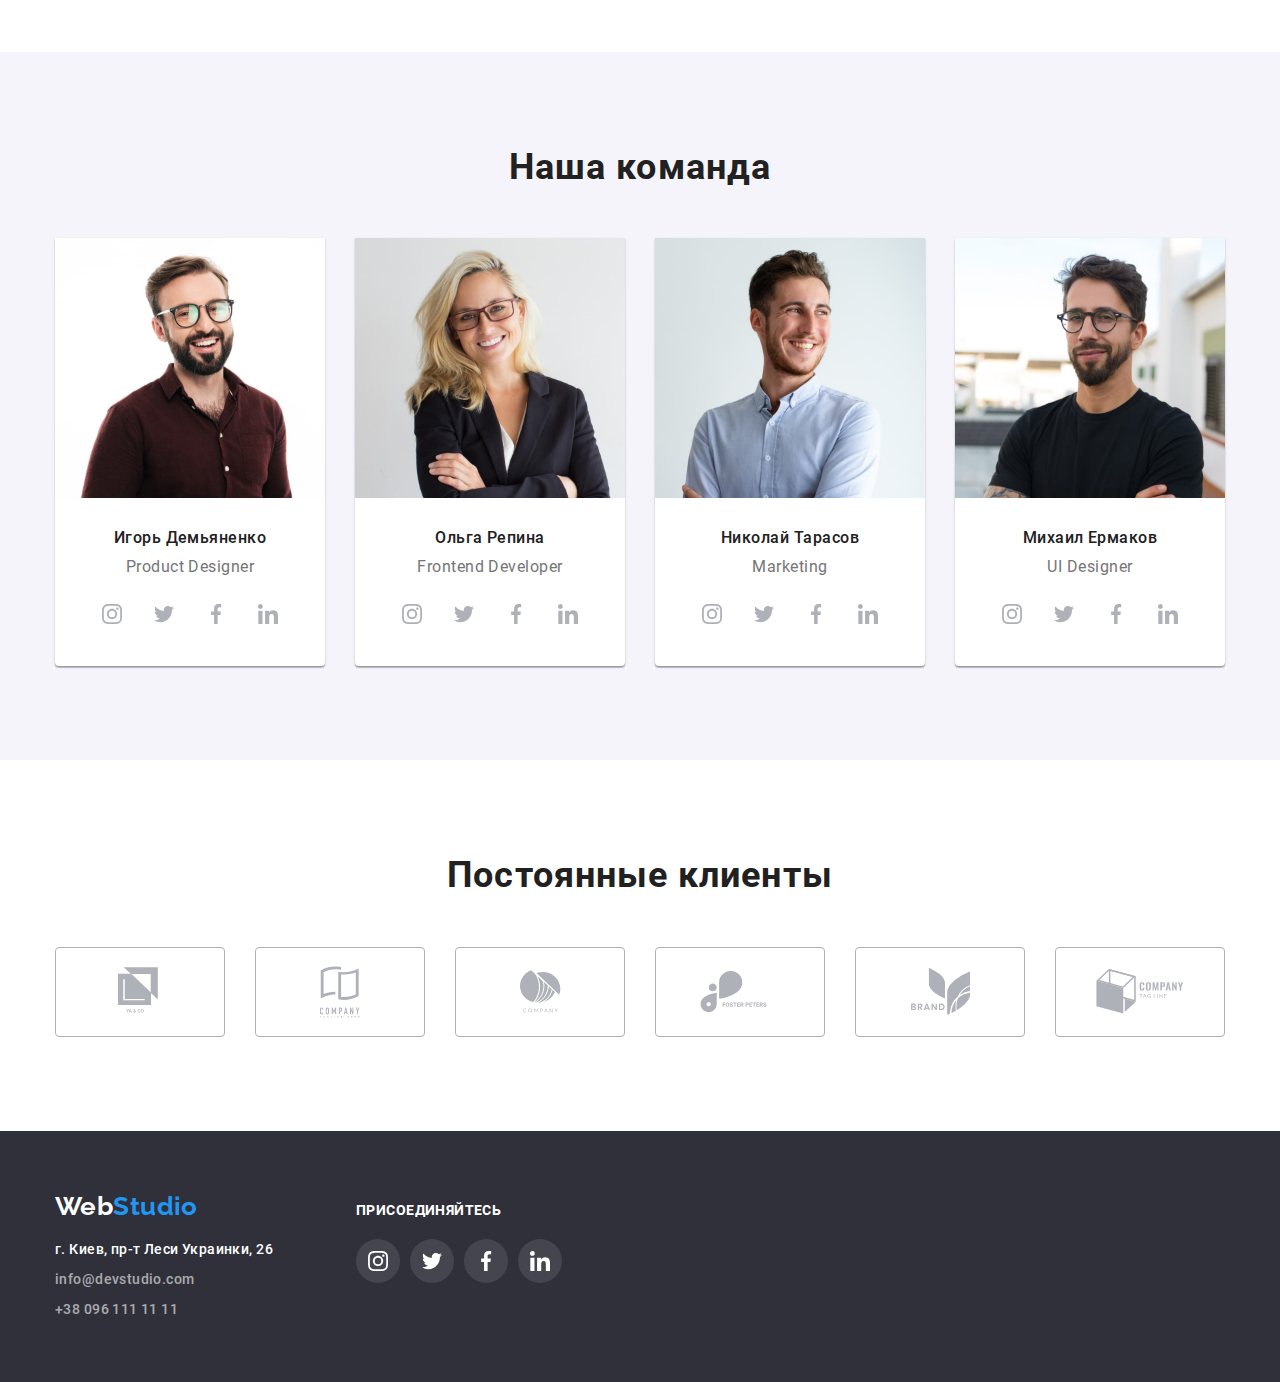
==== commit 2f66da32: "edit-errors" ====
--- a/index.html
+++ b/index.html
@@ -28,6 +28,10 @@
           </svg>+38 096 111 11 11</a> 
         </div>
       </div>
+<<<<<<< HEAD
+=======
+
+>>>>>>> d490a4d40535951f35aa0d8c699a32c77e720374
       </header>
     <main>
       <section>
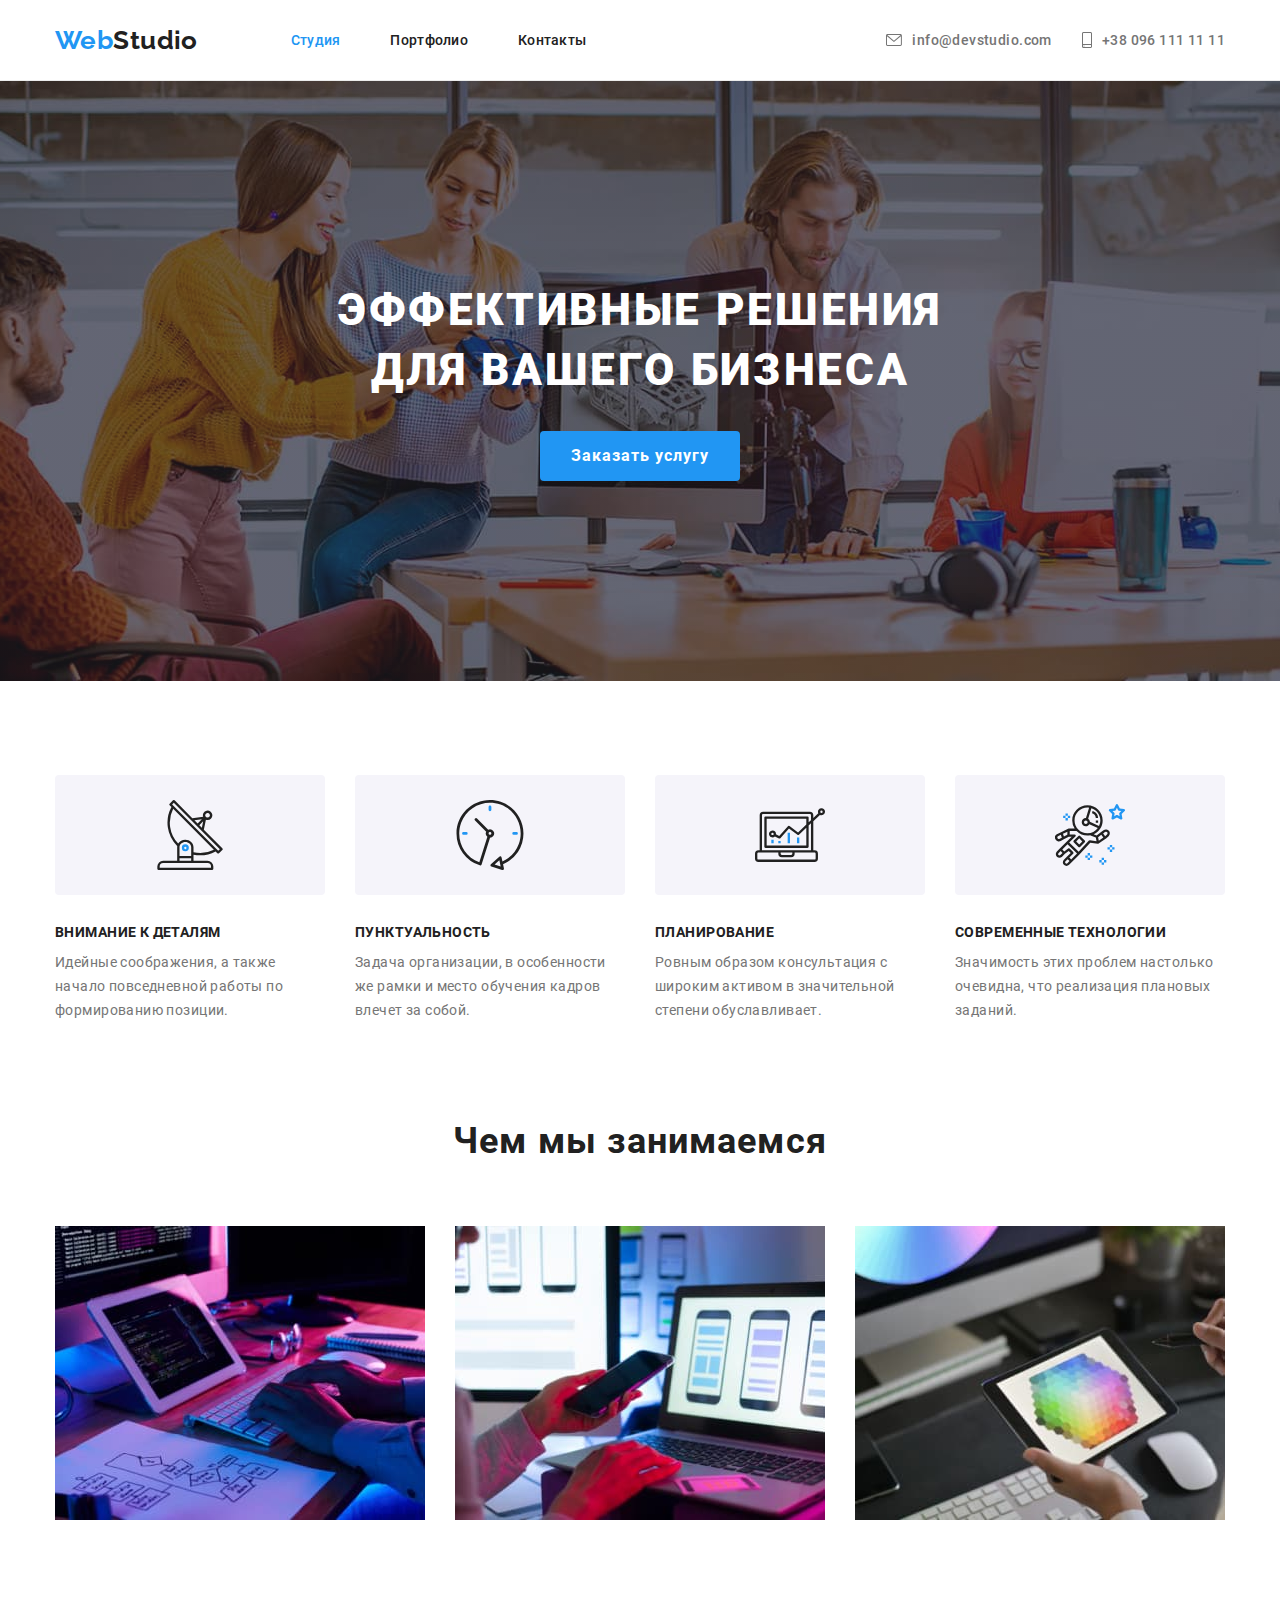
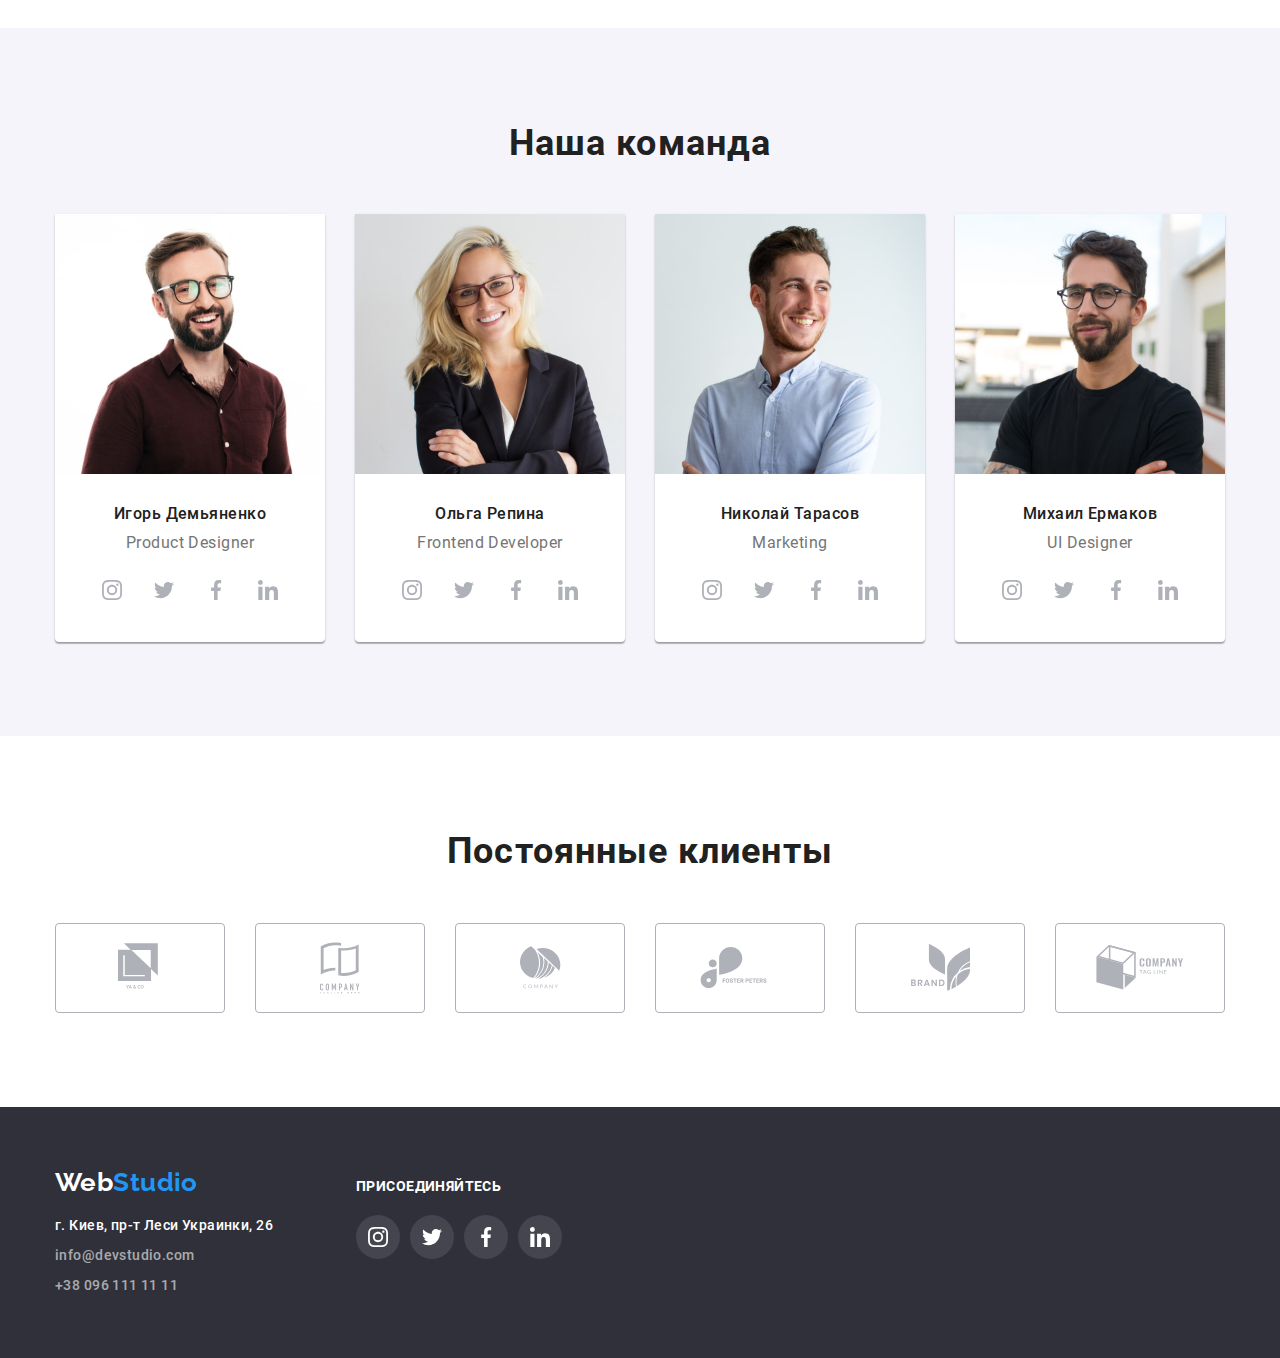
==== commit 65dd228d: "error-edit" ====
--- a/index.html
+++ b/index.html
@@ -28,10 +28,6 @@
           </svg>+38 096 111 11 11</a> 
         </div>
       </div>
-<<<<<<< HEAD
-=======
-
->>>>>>> d490a4d40535951f35aa0d8c699a32c77e720374
       </header>
     <main>
       <section>
--- a/css/styles.css
+++ b/css/styles.css
@@ -524,7 +524,7 @@
       rgba(47, 48, 58, 0.4),
       rgba(47, 48, 58, 0.4)
     ),
-    url("/images/img.jpg");
+    url("../images/img.jpg");
   background-color: var(--gray);
   background-repeat: no-repeat;
   background-position: center;
